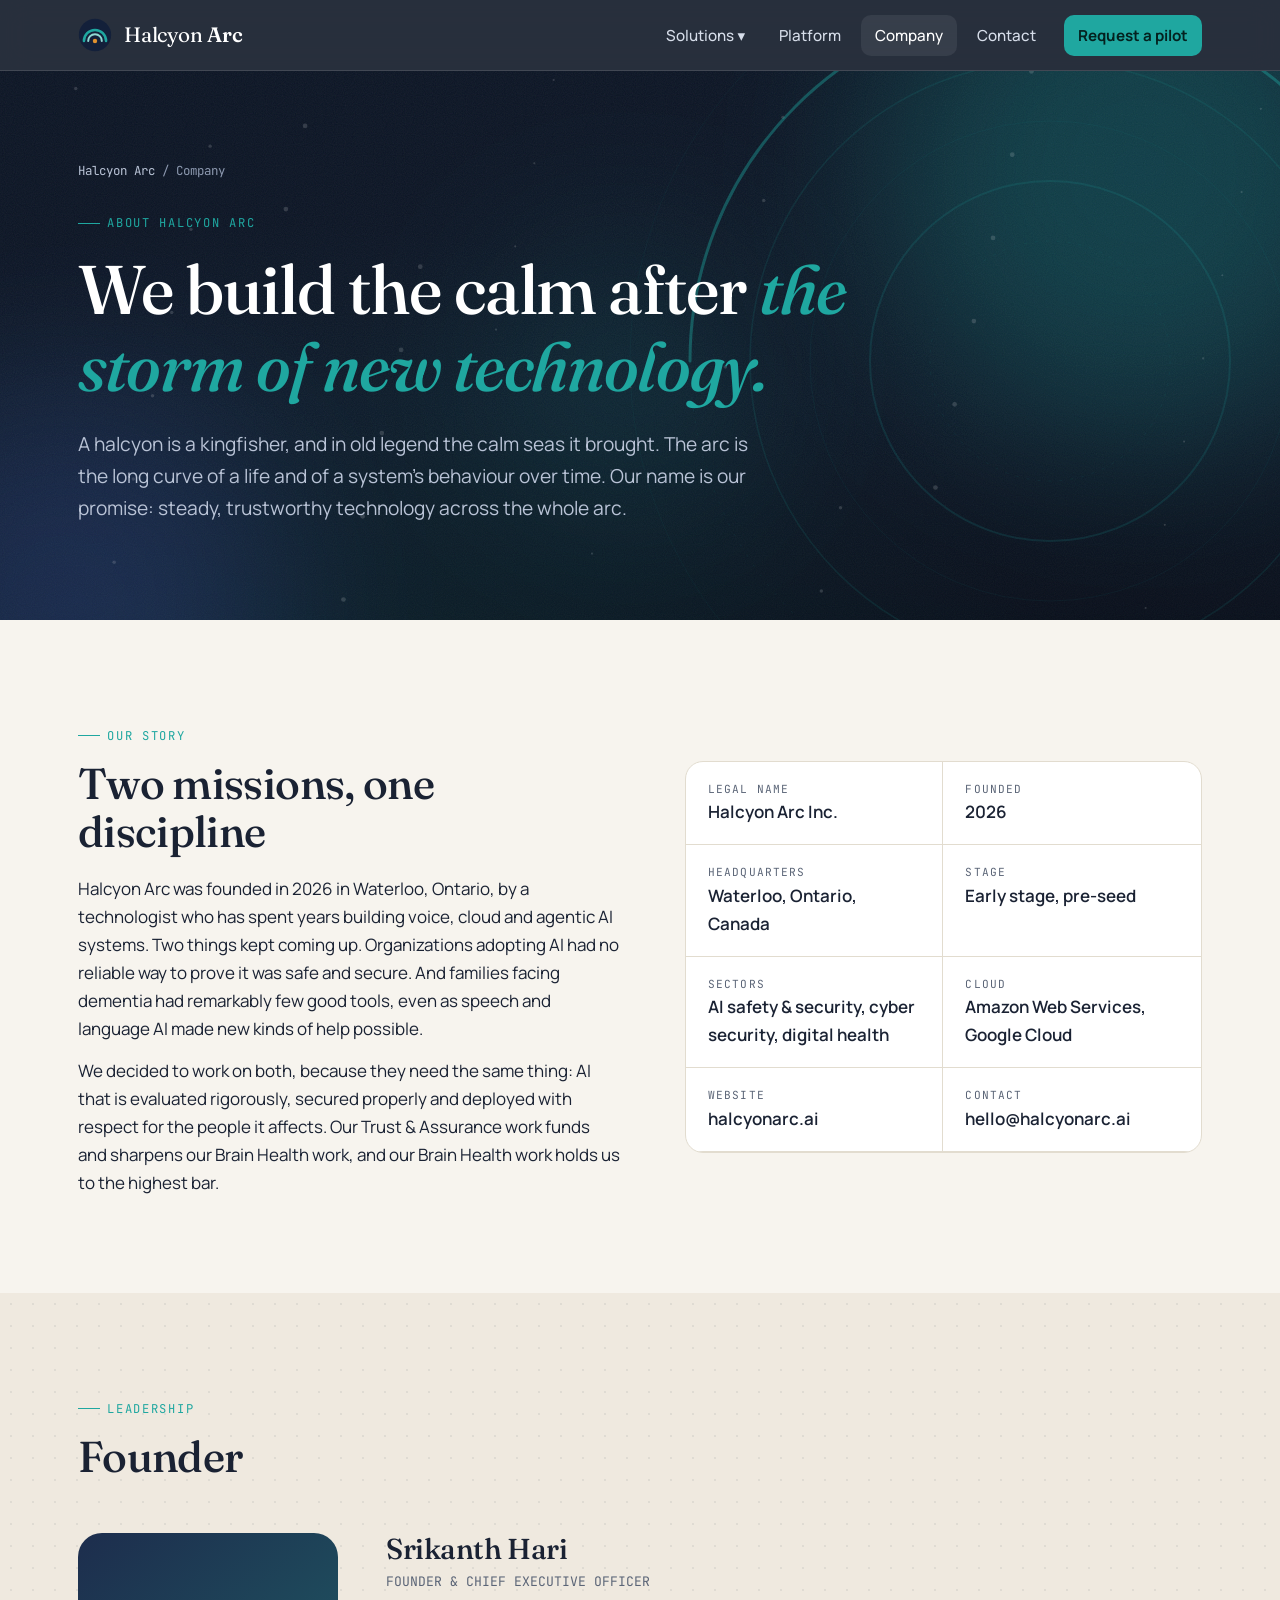
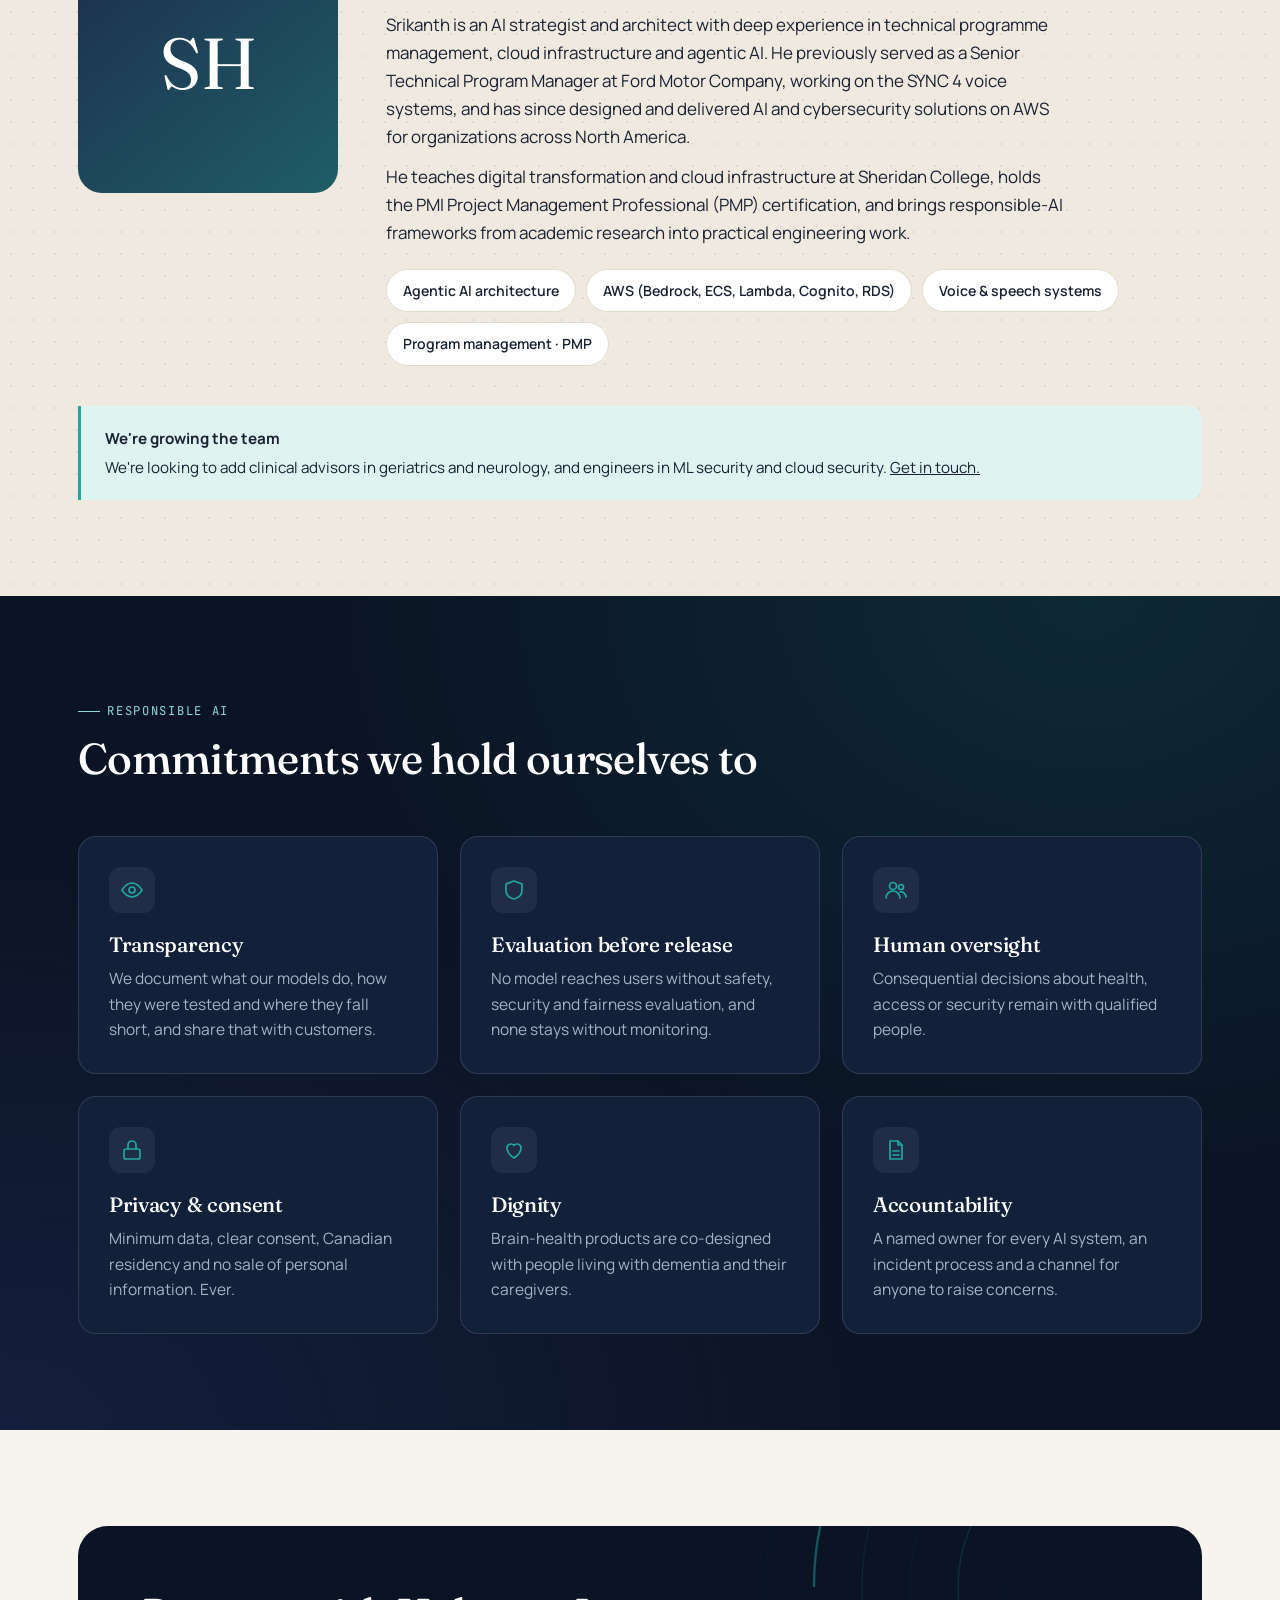
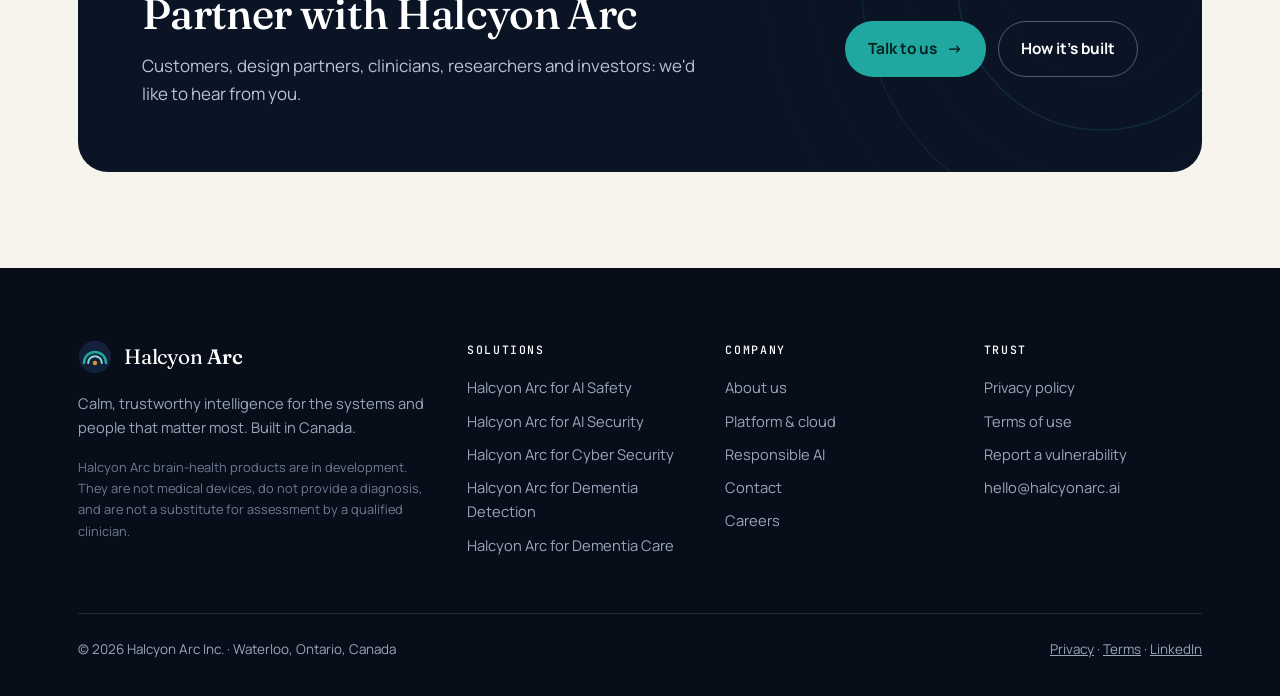
==== about.html @ 9038cead "Initial Halcyon Arc static site for GitHub Pages Co-Authored-By: Claude Opus 5.5 <noreply@anthropic." ====
<!DOCTYPE html>
<html lang="en-CA"><head>
<meta charset="utf-8"><meta name="viewport" content="width=device-width,initial-scale=1">
<title>About Halcyon Arc | Company, Founder & Responsible AI</title>
<meta name="description" content="Halcyon Arc is an early-stage AI company in Waterloo, Ontario, founded by Srikanth Hari, building AI safety, security, cyber security and dementia care solutions.">
<meta property="og:title" content="About Halcyon Arc | Company, Founder &amp; Responsible AI"><meta property="og:description" content="Halcyon Arc is an early-stage AI company in Waterloo, Ontario, founded by Srikanth Hari, building AI safety, security, cyber security and dementia care solutions."><meta property="og:type" content="website"><meta property="og:url" content="https://halcyonarc.ai/about.html">
<link rel="canonical" href="https://halcyonarc.ai/about.html">
<link rel="icon" href="data:image/svg+xml,<svg viewBox='0 0 40 40' aria-hidden='true'><circle cx='20' cy='20' r='19' fill='%2313203a'/><path d='M7 27a13 13 0 0126 0' fill='none' stroke='%231fa7a0' stroke-width='3' stroke-linecap='round'/><path d='M12 27a8 8 0 0116 0' fill='none' stroke='%238fd9d4' stroke-width='2.4' stroke-linecap='round'/><circle cx='20' cy='27' r='2.6' fill='%23e0912f'/></svg>">
<link rel="preconnect" href="https://fonts.googleapis.com"><link rel="preconnect" href="https://fonts.gstatic.com" crossorigin>
<link href="https://fonts.googleapis.com/css2?family=Fraunces:ital,opsz,wght@0,9..144,400;0,9..144,500;0,9..144,600;1,9..144,400;1,9..144,500&family=JetBrains+Mono:wght@400;500&family=Manrope:wght@400;500;600;700&display=swap" rel="stylesheet">
<link rel="stylesheet" href="assets/site.css">
<script type="application/ld+json">{"@context":"https://schema.org","@type":"Organization","name":"Halcyon Arc Inc.","url":"https://halcyonarc.ai","email":"hello@halcyonarc.ai","foundingDate":"2026","founder":{"@type":"Person","name":"Srikanth Hari"},"address":{"@type":"PostalAddress","addressLocality":"Waterloo","addressRegion":"ON","addressCountry":"CA"}}</script>
</head><body class="">
<header class="site-header"><div class="wrap nav">
<a class="brand" href="index.html"><svg viewBox="0 0 40 40" aria-hidden="true"><circle cx="20" cy="20" r="19" fill="#13203a"/>
<path d="M7 27a13 13 0 0126 0" fill="none" stroke="#1fa7a0" stroke-width="3" stroke-linecap="round"/>
<path d="M12 27a8 8 0 0116 0" fill="none" stroke="#8fd9d4" stroke-width="2.4" stroke-linecap="round"/>
<circle cx="20" cy="27" r="2.6" fill="#e0912f"/></svg><span>Halcyon <b>Arc</b></span></a>
<button class="burger" aria-label="Open menu" aria-expanded="false"><svg width="26" height="26" viewBox="0 0 24 24" fill="none" stroke="currentColor" stroke-width="2"><path d="M4 7h16M4 12h16M4 17h16"/></svg></button>
<ul class="nav-links">
<li class="has-menu"><button aria-expanded="false">Solutions ▾</button><div class="menu"><div class="group">Trust & Assurance</div><a href="ai-safety.html"><i class="dot" style="background:#1fa7a0"></i><div><strong>Halcyon Arc for AI Safety</strong><span>Evaluate.</span></div></a><a href="ai-security.html"><i class="dot" style="background:#5b6cf0"></i><div><strong>Halcyon Arc for AI Security</strong><span>Defend LLM apps and AI agents against prompt injection.</span></div></a><a href="cyber-security.html"><i class="dot" style="background:#0e8fd6"></i><div><strong>Halcyon Arc for Cyber Security</strong><span>Cloud security posture.</span></div></a><div class="group">Brain Health</div><a href="dementia-detection.html"><i class="dot" style="background:#8a5cf0"></i><div><strong>Halcyon Arc for Dementia Detection</strong><span>Earlier.</span></div></a><a href="dementia-care.html"><i class="dot" style="background:#e0912f"></i><div><strong>Halcyon Arc for Dementia Care</strong><span>A calm.</span></div></a></div></li>
<li><a href="platform.html">Platform</a></li>
<li><a href="about.html" aria-current="page">Company</a></li>
<li><a href="contact.html">Contact</a></li>
<li><a class="nav-cta" href="contact.html?interest=Pilot%20programme">Request a pilot</a></li>
</ul></div></header>
<main>
<section class="hero sub"><div class="backdrop" aria-hidden="true">
<span class="orb o1" style="background:#1fa7a0"></span><span class="orb o2"></span><span class="orb o3" style="background:#1fa7a0"></span>
<svg class="stars" viewBox="0 0 1200 600" preserveAspectRatio="xMidYMid slice"><circle class="twinkle" cx="0" cy="0" r="1.0" fill="#fff" style="animation-delay:0.0s"/><circle class="twinkle" cx="197" cy="113" r="1.6" fill="#fff" style="animation-delay:0.6s"/><circle class="twinkle" cx="394" cy="226" r="2.2" fill="#fff" style="animation-delay:1.2s"/><circle class="twinkle" cx="591" cy="339" r="1.0" fill="#fff" style="animation-delay:1.8s"/><circle class="twinkle" cx="788" cy="452" r="1.6" fill="#fff" style="animation-delay:2.4s"/><circle class="twinkle" cx="985" cy="565" r="2.2" fill="#fff" style="animation-delay:3.0s"/><circle class="twinkle" cx="1182" cy="78" r="1.0" fill="#fff" style="animation-delay:3.6s"/><circle class="twinkle" cx="179" cy="191" r="1.6" fill="#fff" style="animation-delay:4.2s"/><circle class="twinkle" cx="376" cy="304" r="2.2" fill="#fff" style="animation-delay:4.8s"/><circle class="twinkle" cx="573" cy="417" r="1.0" fill="#fff" style="animation-delay:0.0s"/><circle class="twinkle" cx="770" cy="530" r="1.6" fill="#fff" style="animation-delay:0.6s"/><circle class="twinkle" cx="967" cy="43" r="2.2" fill="#fff" style="animation-delay:1.2s"/><circle class="twinkle" cx="1164" cy="156" r="1.0" fill="#fff" style="animation-delay:1.8s"/><circle class="twinkle" cx="161" cy="269" r="1.6" fill="#fff" style="animation-delay:2.4s"/><circle class="twinkle" cx="358" cy="382" r="2.2" fill="#fff" style="animation-delay:3.0s"/><circle class="twinkle" cx="555" cy="495" r="1.0" fill="#fff" style="animation-delay:3.6s"/><circle class="twinkle" cx="752" cy="8" r="1.6" fill="#fff" style="animation-delay:4.2s"/><circle class="twinkle" cx="949" cy="121" r="2.2" fill="#fff" style="animation-delay:4.8s"/><circle class="twinkle" cx="1146" cy="234" r="1.0" fill="#fff" style="animation-delay:0.0s"/><circle class="twinkle" cx="143" cy="347" r="1.6" fill="#fff" style="animation-delay:0.6s"/><circle class="twinkle" cx="340" cy="460" r="2.2" fill="#fff" style="animation-delay:1.2s"/><circle class="twinkle" cx="537" cy="573" r="1.0" fill="#fff" style="animation-delay:1.8s"/><circle class="twinkle" cx="734" cy="86" r="1.6" fill="#fff" style="animation-delay:2.4s"/><circle class="twinkle" cx="931" cy="199" r="2.2" fill="#fff" style="animation-delay:3.0s"/><circle class="twinkle" cx="1128" cy="312" r="1.0" fill="#fff" style="animation-delay:3.6s"/><circle class="twinkle" cx="125" cy="425" r="1.6" fill="#fff" style="animation-delay:4.2s"/><circle class="twinkle" cx="322" cy="538" r="2.2" fill="#fff" style="animation-delay:4.8s"/><circle class="twinkle" cx="519" cy="51" r="1.0" fill="#fff" style="animation-delay:0.0s"/><circle class="twinkle" cx="716" cy="164" r="1.6" fill="#fff" style="animation-delay:0.6s"/><circle class="twinkle" cx="913" cy="277" r="2.2" fill="#fff" style="animation-delay:1.2s"/><circle class="twinkle" cx="1110" cy="390" r="1.0" fill="#fff" style="animation-delay:1.8s"/><circle class="twinkle" cx="107" cy="503" r="1.6" fill="#fff" style="animation-delay:2.4s"/><circle class="twinkle" cx="304" cy="16" r="2.2" fill="#fff" style="animation-delay:3.0s"/><circle class="twinkle" cx="501" cy="129" r="1.0" fill="#fff" style="animation-delay:3.6s"/><circle class="twinkle" cx="698" cy="242" r="1.6" fill="#fff" style="animation-delay:4.2s"/><circle class="twinkle" cx="895" cy="355" r="2.2" fill="#fff" style="animation-delay:4.8s"/><circle class="twinkle" cx="1092" cy="468" r="1.0" fill="#fff" style="animation-delay:0.0s"/><circle class="twinkle" cx="89" cy="581" r="1.6" fill="#fff" style="animation-delay:0.6s"/><circle class="twinkle" cx="286" cy="94" r="2.2" fill="#fff" style="animation-delay:1.2s"/><circle class="twinkle" cx="483" cy="207" r="1.0" fill="#fff" style="animation-delay:1.8s"/><circle class="twinkle" cx="680" cy="320" r="1.6" fill="#fff" style="animation-delay:2.4s"/><circle class="twinkle" cx="877" cy="433" r="2.2" fill="#fff" style="animation-delay:3.0s"/><circle class="twinkle" cx="1074" cy="546" r="1.0" fill="#fff" style="animation-delay:3.6s"/><circle class="twinkle" cx="71" cy="59" r="1.6" fill="#fff" style="animation-delay:4.2s"/><circle class="twinkle" cx="268" cy="172" r="2.2" fill="#fff" style="animation-delay:4.8s"/><circle class="twinkle" cx="465" cy="285" r="1.0" fill="#fff" style="animation-delay:0.0s"/></svg>
</div><svg class="arcs" viewBox="0 0 900 900" aria-hidden="true"><g class="rot" style="--o:450px 450px;animation:spin 160s linear infinite"><circle cx="450" cy="450" r="420" fill="none" stroke="#1fa7a0" stroke-opacity="0.1" stroke-width="1" stroke-dasharray="0"/><circle cx="450" cy="450" r="360" fill="none" stroke="#1fa7a0" stroke-opacity="0.16" stroke-width="1" stroke-dasharray="2 10"/><circle cx="450" cy="450" r="300" fill="none" stroke="#1fa7a0" stroke-opacity="0.22" stroke-width="1.5" stroke-dasharray="0"/><circle cx="450" cy="450" r="240" fill="none" stroke="#1fa7a0" stroke-opacity="0.12" stroke-width="1" stroke-dasharray="0"/><circle cx="450" cy="450" r="180" fill="none" stroke="#1fa7a0" stroke-opacity="0.28" stroke-width="2" stroke-dasharray="0"/><circle cx="450" cy="450" r="120" fill="none" stroke="#1fa7a0" stroke-opacity="0.14" stroke-width="1" stroke-dasharray="3 8"/></g>
<path d="M90 450a360 360 0 01720 0" fill="none" stroke="#1fa7a0" stroke-width="3" stroke-linecap="round" stroke-opacity=".75"/>
<circle cx="810" cy="450" r="7" fill="#e0912f"/></svg><div class="wrap">
<div class="crumb"><a href="index.html">Halcyon Arc</a> / Company</div>
<span class="eyebrow">About Halcyon Arc</span>
<h1 style="margin-top:18px">We build the calm after <em>the storm of new technology.</em></h1>
<p class="lede">A halcyon is a kingfisher, and in old legend the calm seas it brought. The arc is the long curve of a life and of a system's behaviour over time. Our name is our promise: steady, trustworthy technology across the whole arc.</p>
</div></section>

<section><div class="wrap split">
<div class="reveal"><span class="eyebrow">Our story</span><h2 style="margin-top:14px">Two missions, one discipline</h2>
<p style="margin-top:18px">Halcyon Arc was founded in 2026 in Waterloo, Ontario, by a technologist who has spent years building voice, cloud and agentic AI systems. Two things kept coming up. Organizations adopting AI had no reliable way to prove it was safe and secure. And families facing dementia had remarkably few good tools, even as speech and language AI made new kinds of help possible.</p>
<p style="margin-top:14px">We decided to work on both, because they need the same thing: AI that is evaluated rigorously, secured properly and deployed with respect for the people it affects. Our Trust &amp; Assurance work funds and sharpens our Brain Health work, and our Brain Health work holds us to the highest bar.</p></div>
<ul class="facts reveal">
<li><small>Legal name</small><strong>Halcyon Arc Inc.</strong></li>
<li><small>Founded</small><strong>2026</strong></li>
<li><small>Headquarters</small><strong>Waterloo, Ontario, Canada</strong></li>
<li><small>Stage</small><strong>Early stage, pre-seed</strong></li>
<li><small>Sectors</small><strong>AI safety &amp; security, cyber security, digital health</strong></li>
<li><small>Cloud</small><strong>Amazon Web Services, Google Cloud</strong></li>
<li><small>Website</small><strong>halcyonarc.ai</strong></li>
<li><small>Contact</small><strong>hello@halcyonarc.ai</strong></li>
</ul>
</div></section>

<section class="tint"><div class="wrap">
<div class="section-head"><span class="eyebrow">Leadership</span><h2>Founder</h2></div>
<div class="founder reveal"><div class="avatar">SH</div>
<div><h3 style="font-size:1.8rem">Srikanth Hari</h3><p style="font-family:var(--mono);font-size:.82rem;color:var(--muted);margin:6px 0 18px">FOUNDER &amp; CHIEF EXECUTIVE OFFICER</p>
<p>Srikanth is an AI strategist and architect with deep experience in technical programme management, cloud infrastructure and agentic AI. He previously served as a Senior Technical Program Manager at Ford Motor Company, working on the SYNC 4 voice systems, and has since designed and delivered AI and cybersecurity solutions on AWS for organizations across North America.</p>
<p style="margin-top:12px">He teaches digital transformation and cloud infrastructure at Sheridan College, holds the PMI Project Management Professional (PMP) certification, and brings responsible-AI frameworks from academic research into practical engineering work.</p>
<div class="chips" style="margin-top:22px"><span class="chip">Agentic AI architecture</span><span class="chip">AWS (Bedrock, ECS, Lambda, Cognito, RDS)</span><span class="chip">Voice &amp; speech systems</span><span class="chip">Program management · PMP</span></div>
</div></div>
<p class="callout reveal" style="margin-top:40px"><strong>We're growing the team</strong>We're looking to add clinical advisors in geriatrics and neurology, and engineers in ML security and cloud security. <a href="contact.html?interest=Careers">Get in touch.</a></p>
</div></section>

<section class="dark" id="responsible-ai"><div class="wrap">
<div class="section-head"><span class="eyebrow" style="color:#8fd9d4">Responsible AI</span><h2>Commitments we hold ourselves to</h2></div>
<div class="grid g3"><div class="card reveal"><div class="icon"><svg viewBox="0 0 24 24" fill="none" stroke="currentColor" stroke-width="1.7" stroke-linecap="round" stroke-linejoin="round"><path d="M2 12s4-7 10-7 10 7 10 7-4 7-10 7S2 12 2 12z"/><circle cx="12" cy="12" r="3"/></svg></div><h3>Transparency</h3><p>We document what our models do, how they were tested and where they fall short, and share that with customers.</p></div><div class="card reveal"><div class="icon"><svg viewBox="0 0 24 24" fill="none" stroke="currentColor" stroke-width="1.7" stroke-linecap="round" stroke-linejoin="round"><path d="M12 3l8 3v6c0 5-3.5 8-8 9-4.5-1-8-4-8-9V6z"/></svg></div><h3>Evaluation before release</h3><p>No model reaches users without safety, security and fairness evaluation, and none stays without monitoring.</p></div><div class="card reveal"><div class="icon"><svg viewBox="0 0 24 24" fill="none" stroke="currentColor" stroke-width="1.7" stroke-linecap="round" stroke-linejoin="round"><circle cx="9" cy="8" r="3.5"/><path d="M2 20a7 7 0 0114 0"/><circle cx="17" cy="9" r="2.5"/><path d="M16 14a5 5 0 016 5"/></svg></div><h3>Human oversight</h3><p>Consequential decisions about health, access or security remain with qualified people.</p></div><div class="card reveal"><div class="icon"><svg viewBox="0 0 24 24" fill="none" stroke="currentColor" stroke-width="1.7" stroke-linecap="round" stroke-linejoin="round"><rect x="4" y="11" width="16" height="10" rx="2"/><path d="M8 11V7a4 4 0 018 0v4"/></svg></div><h3>Privacy & consent</h3><p>Minimum data, clear consent, Canadian residency and no sale of personal information. Ever.</p></div><div class="card reveal"><div class="icon"><svg viewBox="0 0 24 24" fill="none" stroke="currentColor" stroke-width="1.7" stroke-linecap="round" stroke-linejoin="round"><path d="M12 20s-7-4.5-7-10a4 4 0 017-2.6A4 4 0 0119 10c0 5.5-7 10-7 10z"/></svg></div><h3>Dignity</h3><p>Brain-health products are co-designed with people living with dementia and their caregivers.</p></div><div class="card reveal"><div class="icon"><svg viewBox="0 0 24 24" fill="none" stroke="currentColor" stroke-width="1.7" stroke-linecap="round" stroke-linejoin="round"><path d="M6 3h8l4 4v14H6z"/><path d="M14 3v4h4M9 13h6M9 17h6"/></svg></div><h3>Accountability</h3><p>A named owner for every AI system, an incident process and a channel for anyone to raise concerns.</p></div></div>
</div></section>
<section><div class="wrap"><div class="cta-band reveal"><svg class="arcs" viewBox="0 0 900 900" aria-hidden="true"><g class="rot" style="--o:450px 450px;animation:spin 160s linear infinite"><circle cx="450" cy="450" r="420" fill="none" stroke="#1fa7a0" stroke-opacity="0.1" stroke-width="1" stroke-dasharray="0"/><circle cx="450" cy="450" r="360" fill="none" stroke="#1fa7a0" stroke-opacity="0.16" stroke-width="1" stroke-dasharray="2 10"/><circle cx="450" cy="450" r="300" fill="none" stroke="#1fa7a0" stroke-opacity="0.22" stroke-width="1.5" stroke-dasharray="0"/><circle cx="450" cy="450" r="240" fill="none" stroke="#1fa7a0" stroke-opacity="0.12" stroke-width="1" stroke-dasharray="0"/><circle cx="450" cy="450" r="180" fill="none" stroke="#1fa7a0" stroke-opacity="0.28" stroke-width="2" stroke-dasharray="0"/><circle cx="450" cy="450" r="120" fill="none" stroke="#1fa7a0" stroke-opacity="0.14" stroke-width="1" stroke-dasharray="3 8"/></g>
<path d="M90 450a360 360 0 01720 0" fill="none" stroke="#1fa7a0" stroke-width="3" stroke-linecap="round" stroke-opacity=".75"/>
<circle cx="810" cy="450" r="7" fill="#e0912f"/></svg><div><h2>Partner with Halcyon Arc</h2><p>Customers, design partners, clinicians, researchers and investors: we'd like to hear from you.</p></div>
<div class="actions"><a class="btn btn-primary arrow" href="contact.html?interest=Partnership">Talk to us</a><a class="btn btn-ghost" href="platform.html">How it's built</a></div></div></div></section></main>
<footer class="site-footer"><div class="wrap">
<div class="foot">
<div><a class="brand" href="index.html"><svg viewBox="0 0 40 40" aria-hidden="true"><circle cx="20" cy="20" r="19" fill="#13203a"/>
<path d="M7 27a13 13 0 0126 0" fill="none" stroke="#1fa7a0" stroke-width="3" stroke-linecap="round"/>
<path d="M12 27a8 8 0 0116 0" fill="none" stroke="#8fd9d4" stroke-width="2.4" stroke-linecap="round"/>
<circle cx="20" cy="27" r="2.6" fill="#e0912f"/></svg><span>Halcyon <b>Arc</b></span></a>
<p>Calm, trustworthy intelligence for the systems and people that matter most. Built in Canada.</p>
<p class="disclaimer">Halcyon Arc brain-health products are in development. They are not medical devices, do not provide a diagnosis, and are not a substitute for assessment by a qualified clinician.</p></div>
<div><h4>Solutions</h4><ul><li><a href="ai-safety.html">Halcyon Arc for AI Safety</a></li><li><a href="ai-security.html">Halcyon Arc for AI Security</a></li><li><a href="cyber-security.html">Halcyon Arc for Cyber Security</a></li><li><a href="dementia-detection.html">Halcyon Arc for Dementia Detection</a></li><li><a href="dementia-care.html">Halcyon Arc for Dementia Care</a></li></ul></div>
<div><h4>Company</h4><ul><li><a href="about.html">About us</a></li><li><a href="platform.html">Platform &amp; cloud</a></li><li><a href="about.html#responsible-ai">Responsible AI</a></li><li><a href="contact.html">Contact</a></li><li><a href="contact.html?interest=Careers">Careers</a></li></ul></div>
<div><h4>Trust</h4><ul><li><a href="privacy.html">Privacy policy</a></li><li><a href="terms.html">Terms of use</a></li><li><a href="contact.html?interest=Security%20disclosure">Report a vulnerability</a></li><li>hello@halcyonarc.ai</li></ul></div>
</div>
<div class="foot-bottom"><span>© <span id="year">2026</span> Halcyon Arc Inc. · Waterloo, Ontario, Canada</span><span><a href="privacy.html">Privacy</a> · <a href="terms.html">Terms</a> · <a href="https://www.linkedin.com/company/halcyon-arc">LinkedIn</a></span></div>
</div></footer>
<script src="assets/site.js"></script>
</body></html>
---- assets/site.css ----
/* Halcyon Arc — shared stylesheet */
:root{
  --ink:#0b1424; --ink-2:#13203a; --ink-3:#1d2d4d;
  --paper:#f7f4ee; --paper-2:#efe9df; --white:#fff;
  --text:#1a2233; --muted:#5b6577; --line:#e2dccf; --line-dark:rgba(255,255,255,.12);
  --teal:#1fa7a0; --teal-soft:#dff3f1;
  --accent:var(--teal); --accent-soft:var(--teal-soft);
  --radius:18px; --max:1180px;
  --serif:"Fraunces",Georgia,serif; --sans:"Manrope",system-ui,-apple-system,Segoe UI,sans-serif; --mono:"JetBrains Mono",ui-monospace,monospace;
}
body.p-safety{--accent:#1fa7a0;--accent-soft:#dff3f1}
body.p-aisec{--accent:#5b6cf0;--accent-soft:#e6e9ff}
body.p-cyber{--accent:#0e8fd6;--accent-soft:#ddf0fb}
body.p-detect{--accent:#8a5cf0;--accent-soft:#eee6ff}
body.p-care{--accent:#e0912f;--accent-soft:#fcefdc}

*{box-sizing:border-box;margin:0;padding:0}
html{scroll-behavior:smooth}
body{font-family:var(--sans);color:var(--text);background:var(--paper);line-height:1.65;font-size:17px;-webkit-font-smoothing:antialiased}
img,svg{display:block;max-width:100%}
a{color:inherit}
.wrap{max-width:var(--max);margin:0 auto;padding:0 28px}
h1,h2,h3{font-family:var(--serif);font-weight:500;line-height:1.12;letter-spacing:-.015em}
h1{font-size:clamp(2.4rem,5.4vw,4.3rem)}
h2{font-size:clamp(1.8rem,3.4vw,2.7rem)}
h3{font-size:1.3rem}
p{max-width:68ch}
.eyebrow{font-family:var(--mono);font-size:.76rem;letter-spacing:.14em;text-transform:uppercase;color:var(--accent);display:inline-flex;align-items:center;gap:.6em}
.eyebrow::before{content:"";width:22px;height:1px;background:currentColor}
.lede{font-size:1.2rem;color:var(--muted)}
.dark .lede{color:#b9c3d6}

/* Header */
.site-header{position:sticky;top:0;z-index:50;background:rgba(11,20,36,.88);backdrop-filter:blur(14px);-webkit-backdrop-filter:blur(14px);border-bottom:1px solid var(--line-dark);color:#fff}
.nav{display:flex;align-items:center;justify-content:space-between;height:70px}
.brand{display:flex;align-items:center;gap:12px;text-decoration:none;font-family:var(--serif);font-size:1.3rem;letter-spacing:-.01em}
.brand svg{width:34px;height:34px}
.brand b{font-weight:600}
.nav-links{display:flex;align-items:center;gap:6px;list-style:none}
.nav-links>li>a,.nav-links>li>button{display:block;padding:10px 14px;border-radius:10px;text-decoration:none;color:#d7deea;font:500 .95rem var(--sans);background:none;border:0;cursor:pointer}
.nav-links>li>a:hover,.nav-links>li>button:hover,.nav-links a[aria-current=page]{color:#fff;background:rgba(255,255,255,.07)}
.nav-cta{background:var(--teal)!important;color:#04221f!important;font-weight:700!important;margin-left:8px}
.has-menu{position:relative}
.menu{position:absolute;top:calc(100% + 10px);left:-20px;width:560px;background:#fff;color:var(--text);border-radius:16px;box-shadow:0 24px 60px rgba(5,10,25,.35);padding:14px;display:grid;grid-template-columns:1fr 1fr;gap:4px;opacity:0;visibility:hidden;transform:translateY(-6px);transition:.18s}
.has-menu:hover .menu,.has-menu:focus-within .menu,.has-menu.open .menu{opacity:1;visibility:visible;transform:none}
.menu a{display:flex;gap:12px;padding:12px;border-radius:12px;text-decoration:none}
.menu a:hover{background:var(--paper)}
.menu .dot{width:10px;height:10px;border-radius:50%;margin-top:8px;flex:none}
.menu strong{display:block;font-size:.95rem}
.menu span{font-size:.84rem;color:var(--muted);line-height:1.4}
.menu .group{grid-column:1/-1;font-family:var(--mono);font-size:.7rem;letter-spacing:.12em;text-transform:uppercase;color:var(--muted);padding:8px 12px 2px}
.burger{display:none;background:none;border:0;color:#fff;cursor:pointer;padding:8px}

/* Hero */
.hero{position:relative;overflow:hidden;background:var(--ink);color:#fff;padding:110px 0 120px}
.hero .arcs{position:absolute;right:-220px;top:-160px;width:900px;opacity:.9;pointer-events:none}
.hero h1{max-width:15ch}
.hero h1 em{font-style:italic;color:var(--accent)}
.hero .lede{margin-top:24px;max-width:58ch}
.hero-actions{display:flex;flex-wrap:wrap;gap:14px;margin-top:38px}
.hero.sub{padding:90px 0 96px}
.hero.sub h1{max-width:20ch}
.crumb{font-family:var(--mono);font-size:.78rem;color:#8d99b0;margin-bottom:22px}
.crumb a{color:#b9c3d6;text-decoration:none}

.btn{display:inline-flex;align-items:center;gap:10px;padding:14px 22px;border-radius:999px;font-weight:700;font-size:.96rem;text-decoration:none;border:1px solid transparent;transition:.18s;cursor:pointer;font-family:var(--sans)}
.btn-primary{background:var(--accent);color:#fff}
body:not([class*=p-]) .btn-primary,.p-safety .btn-primary{color:#04221f}
.btn-primary:hover{filter:brightness(1.08);transform:translateY(-1px)}
.btn-ghost{border-color:rgba(255,255,255,.3);color:#fff}
.btn-ghost:hover{background:rgba(255,255,255,.08)}
.btn-dark{background:var(--ink);color:#fff}
.btn-line{border-color:var(--line);color:var(--text);background:#fff}
.arrow::after{content:"→";transition:.18s}
.btn:hover .arrow::after,.arrow:hover::after{transform:translateX(3px)}

/* Sections */
section{padding:96px 0}
.section-head{max-width:760px;margin-bottom:52px}
.section-head h2{margin-top:14px}
.section-head p{margin-top:16px;color:var(--muted);font-size:1.08rem}
.dark{background:var(--ink);color:#e8edf5}
.dark h2,.dark h3{color:#fff}
.dark .section-head p{color:#a7b2c6}
.tint{background:var(--paper-2)}
.white{background:#fff}

.grid{display:grid;gap:22px}
.g2{grid-template-columns:repeat(2,1fr)}
.g3{grid-template-columns:repeat(3,1fr)}
.g4{grid-template-columns:repeat(4,1fr)}

.card{background:#fff;border:1px solid var(--line);border-radius:var(--radius);padding:30px;transition:.2s}
.card h3{margin-bottom:10px}
.card p{color:var(--muted);font-size:.97rem}
.dark .card{background:var(--ink-2);border-color:var(--line-dark)}
.dark .card p{color:#a7b2c6}
.icon{width:46px;height:46px;border-radius:12px;background:var(--accent-soft);color:var(--accent);display:grid;place-items:center;margin-bottom:20px}
.icon svg{width:24px;height:24px}
.dark .icon{background:rgba(255,255,255,.06)}

/* Product cards on home */
.pcard{position:relative;display:flex;flex-direction:column;text-decoration:none;color:inherit;background:#fff;border:1px solid var(--line);border-radius:22px;padding:32px;overflow:hidden;min-height:330px;transition:.22s}
.pcard:hover{transform:translateY(-4px);box-shadow:0 22px 50px rgba(11,20,36,.1);border-color:transparent}
.pcard .tag{font-family:var(--mono);font-size:.72rem;letter-spacing:.12em;text-transform:uppercase;color:var(--c)}
.pcard h3{font-size:1.55rem;margin:14px 0 12px}
.pcard h3 small{display:block;font-family:var(--sans);font-size:.82rem;font-weight:600;color:var(--muted);letter-spacing:0;margin-bottom:4px}
.pcard p{color:var(--muted);font-size:.97rem}
.pcard .more{margin-top:auto;padding-top:24px;font-weight:700;color:var(--c);font-size:.93rem}
.pcard::after{content:"";position:absolute;right:-60px;bottom:-60px;width:180px;height:180px;border-radius:50%;border:26px solid var(--c);opacity:.08;transition:.3s}
.pcard:hover::after{opacity:.16;transform:scale(1.1)}
.pcard.wide{grid-column:span 1}

.pillars{display:grid;grid-template-columns:1fr 1fr;gap:22px}
.pillar{border-radius:26px;padding:44px;color:#fff;position:relative;overflow:hidden}
.pillar.trust{background:linear-gradient(140deg,#13203a,#173a4f)}
.pillar.health{background:linear-gradient(140deg,#2a1d45,#4a2f3d)}
.pillar h3{font-size:1.9rem;margin:12px 0}
.pillar p{color:#cfd6e4}
.pillar ul{list-style:none;margin-top:24px;display:grid;gap:10px}
.pillar li a{display:flex;justify-content:space-between;padding:14px 18px;border-radius:12px;background:rgba(255,255,255,.07);text-decoration:none;font-weight:600}
.pillar li a:hover{background:rgba(255,255,255,.14)}

/* Split */
.split{display:grid;grid-template-columns:1.05fr 1fr;gap:64px;align-items:center}
.split.rev{grid-template-columns:1fr 1.05fr}
.checks{list-style:none;display:grid;gap:14px;margin-top:26px}
.checks li{display:flex;gap:14px;align-items:flex-start}
.checks li::before{content:"";flex:none;width:22px;height:22px;margin-top:3px;border-radius:50%;background:var(--accent-soft) url("data:image/svg+xml,%3Csvg xmlns='http://www.w3.org/2000/svg' viewBox='0 0 24 24' fill='none' stroke='%23333' stroke-width='3'%3E%3Cpath d='M5 12l5 5 9-10'/%3E%3C/svg%3E") center/12px no-repeat}
.dark .checks li::before{background-color:rgba(255,255,255,.12);background-image:url("data:image/svg+xml,%3Csvg xmlns='http://www.w3.org/2000/svg' viewBox='0 0 24 24' fill='none' stroke='%23fff' stroke-width='3'%3E%3Cpath d='M5 12l5 5 9-10'/%3E%3C/svg%3E")}

/* Panel / mock UI */
.panel{background:var(--ink);border-radius:24px;padding:26px;color:#dfe6f1;box-shadow:0 30px 70px rgba(11,20,36,.25);font-size:.9rem}
.panel .bar{display:flex;gap:7px;margin-bottom:20px}
.panel .bar i{width:10px;height:10px;border-radius:50%;background:#2d3c5c}
.panel .row{display:flex;justify-content:space-between;align-items:center;padding:13px 16px;border-radius:12px;background:var(--ink-2);margin-bottom:8px;gap:12px}
.panel .k{font-family:var(--mono);font-size:.78rem;color:#8d99b0}
.pill{font-family:var(--mono);font-size:.72rem;padding:4px 10px;border-radius:999px;background:rgba(255,255,255,.08);white-space:nowrap}
.pill.ok{background:rgba(31,167,160,.18);color:#5fe0d8}
.pill.warn{background:rgba(224,145,47,.18);color:#ffc277}
.pill.bad{background:rgba(240,90,90,.18);color:#ff9a9a}
.meter{height:6px;border-radius:6px;background:#26355a;overflow:hidden;margin-top:8px}
.meter b{display:block;height:100%;background:var(--accent)}
.panel .note{font-size:.78rem;color:#7c89a3;margin-top:14px;font-family:var(--mono)}

/* Steps */
.steps{display:grid;grid-template-columns:repeat(4,1fr);gap:22px;counter-reset:s}
.step{position:relative;padding-top:58px}
.step::before{counter-increment:s;content:"0" counter(s);position:absolute;top:0;left:0;font-family:var(--serif);font-size:2.4rem;color:var(--accent);line-height:1}
.step::after{content:"";position:absolute;top:22px;left:64px;right:-10px;height:1px;background:var(--line)}
.step:last-child::after{display:none}
.dark .step::after{background:var(--line-dark)}
.step h3{font-size:1.15rem;margin-bottom:8px}
.step p{color:var(--muted);font-size:.95rem}
.dark .step p{color:#a7b2c6}

.chips{display:flex;flex-wrap:wrap;gap:10px}
.chip{padding:9px 16px;border-radius:999px;background:#fff;border:1px solid var(--line);font-size:.88rem;font-weight:600}
.dark .chip{background:var(--ink-2);border-color:var(--line-dark);color:#dfe6f1}

.callout{border-left:3px solid var(--accent);background:var(--accent-soft);padding:20px 24px;border-radius:0 14px 14px 0;font-size:.95rem;max-width:none}
.callout strong{display:block;margin-bottom:4px}

/* Cloud table */
.cloud{display:grid;grid-template-columns:1fr 1fr;gap:22px}
.cloud .card h3{display:flex;align-items:center;gap:12px}
.svc{list-style:none;margin-top:16px;display:grid;gap:2px}
.svc li{display:grid;grid-template-columns:170px 1fr;gap:16px;padding:12px 0;border-bottom:1px dashed var(--line);font-size:.93rem}
.svc li:last-child{border:0}
.svc b{font-weight:700}
.svc span{color:var(--muted)}
.layers{display:grid;gap:12px}
.layer{display:grid;grid-template-columns:210px 1fr 1fr;gap:16px;align-items:center;background:var(--ink-2);border:1px solid var(--line-dark);border-radius:16px;padding:18px 22px}
.layer .lname{font-family:var(--mono);font-size:.8rem;letter-spacing:.08em;text-transform:uppercase;color:#8fd9d4}
.layer .aws,.layer .gcp{font-size:.9rem;color:#d7deea}
.layer .aws::before{content:"AWS";font:700 .68rem var(--mono);color:#ffb35c;margin-right:10px}
.layer .gcp::before{content:"GCP";font:700 .68rem var(--mono);color:#7fb2ff;margin-right:10px}

.stats{display:grid;grid-template-columns:repeat(4,1fr);border-top:1px solid var(--line-dark)}
.stat{padding:28px 24px 0 0}
.stat b{display:block;font-family:var(--serif);font-size:2.1rem;font-weight:500;color:#fff}
.stat span{font-size:.9rem;color:#a7b2c6}

.facts{list-style:none;display:grid;grid-template-columns:1fr 1fr;gap:0;border:1px solid var(--line);border-radius:var(--radius);overflow:hidden;background:#fff}
.facts li{padding:18px 22px;border-bottom:1px solid var(--line);border-right:1px solid var(--line)}
.facts li:nth-child(2n){border-right:0}
.facts small{display:block;font-family:var(--mono);font-size:.7rem;letter-spacing:.1em;text-transform:uppercase;color:var(--muted)}
.facts strong{font-weight:600}

/* Founder */
.founder{display:grid;grid-template-columns:260px 1fr;gap:48px;align-items:start}
.avatar{aspect-ratio:1;border-radius:24px;background:linear-gradient(140deg,var(--ink-3),#1f5e66);display:grid;place-items:center;color:#fff;font-family:var(--serif);font-size:4.5rem}

/* CTA band */
.cta-band{background:var(--ink);color:#fff;border-radius:30px;padding:64px;display:grid;grid-template-columns:1.4fr 1fr;gap:40px;align-items:center;position:relative;overflow:hidden}
.cta-band h2{color:#fff}
.cta-band p{color:#b9c3d6;margin-top:14px}
.cta-band .actions{display:flex;gap:12px;flex-wrap:wrap;justify-content:flex-end}

/* Forms */
.form{display:grid;gap:18px}
.form .two{display:grid;grid-template-columns:1fr 1fr;gap:18px}
label{font-size:.85rem;font-weight:700;display:grid;gap:8px}
input,select,textarea{font:inherit;font-size:.98rem;padding:13px 15px;border:1px solid var(--line);border-radius:12px;background:#fff;color:var(--text);width:100%}
input:focus,select:focus,textarea:focus{outline:2px solid var(--accent);outline-offset:1px;border-color:transparent}
textarea{min-height:140px;resize:vertical}
.form-status{display:none;padding:16px 18px;border-radius:12px;background:var(--accent-soft);font-size:.93rem}
.form-status.show{display:block}

/* Legal */
.legal{max-width:820px}
.legal h2{font-size:1.6rem;margin:44px 0 12px}
.legal p,.legal li{color:#3b4456;margin-bottom:12px}
.legal ul{padding-left:22px}
.legal .meta{font-family:var(--mono);font-size:.8rem;color:var(--muted)}

/* FAQ */
details{border-bottom:1px solid var(--line);padding:22px 0}
summary{cursor:pointer;font-weight:700;font-size:1.06rem;list-style:none;display:flex;justify-content:space-between;gap:20px}
summary::after{content:"+";font-family:var(--serif);font-size:1.5rem;line-height:1;color:var(--accent)}
details[open] summary::after{content:"−"}
details p{margin-top:12px;color:var(--muted)}

/* Footer */
.site-footer{background:#070e1a;color:#9aa6bb;padding:72px 0 36px;font-size:.92rem}
.foot{display:grid;grid-template-columns:1.6fr 1fr 1fr 1fr;gap:40px}
.foot h4{font-family:var(--mono);font-size:.72rem;letter-spacing:.14em;text-transform:uppercase;color:#fff;margin-bottom:16px;font-weight:500}
.foot ul{list-style:none;display:grid;gap:9px}
.foot a{text-decoration:none}
.foot a:hover{color:#fff}
.foot .brand{color:#fff;margin-bottom:16px}
.foot-bottom{margin-top:56px;padding-top:24px;border-top:1px solid var(--line-dark);display:flex;justify-content:space-between;flex-wrap:wrap;gap:12px;font-size:.84rem}
.disclaimer{font-size:.8rem;color:#6f7b92;margin-top:18px;max-width:60ch}

.reveal{opacity:0;transform:translateY(18px);transition:opacity .7s ease,transform .7s ease}
.reveal.in{opacity:1;transform:none}
@media (prefers-reduced-motion:reduce){.reveal{opacity:1;transform:none;transition:none}html{scroll-behavior:auto}}

@media (max-width:980px){
  .g3,.g4,.steps,.stats{grid-template-columns:1fr 1fr}
  .split,.split.rev,.pillars,.cloud,.cta-band,.founder{grid-template-columns:1fr}
  .cta-band .actions{justify-content:flex-start}
  .layer{grid-template-columns:1fr}
  .foot{grid-template-columns:1fr 1fr}
  .step::after{display:none}
  .burger{display:block}
  .nav-links{position:fixed;inset:70px 0 auto 0;background:var(--ink);flex-direction:column;align-items:stretch;padding:16px 20px 26px;gap:2px;display:none;max-height:calc(100vh - 70px);overflow:auto}
  .nav-links.open{display:flex}
  .menu{position:static;width:auto;grid-template-columns:1fr;box-shadow:none;opacity:1;visibility:visible;transform:none;display:none;margin:6px 0}
  .has-menu.open .menu{display:grid}
  .nav-cta{margin:10px 0 0}
}
@media (max-width:640px){
  body{font-size:16px}
  section{padding:72px 0}
  .g2,.g3,.g4,.steps,.stats,.facts,.form .two,.foot{grid-template-columns:1fr}
  .facts li{border-right:0}
  .hero{padding:80px 0 90px}
  .cta-band{padding:40px 28px}
  .svc li{grid-template-columns:1fr;gap:2px}
  .pillar{padding:32px}
}
.cta-band .arcs{position:absolute;right:-260px;top:-300px;width:720px;opacity:.6;pointer-events:none}
.cta-band>div{position:relative}
.hero .lede{color:#b9c3d6}
@media (max-width:640px){.stats{grid-template-columns:1fr 1fr}.stat b{font-size:1.6rem}}

/* ===== Visuals & animation ===== */
.hero{isolation:isolate}
.hero>.wrap{position:relative;z-index:2}
.hero .arcs{z-index:1;opacity:.55}
.hero-grid{display:grid;grid-template-columns:1.15fr .85fr;gap:40px;align-items:center}
.hero.home .hero-grid{grid-template-columns:1.1fr .9fr}
.hero.home .arcs{opacity:.3}
.art-wrap{position:relative;color:var(--teal)}
.art-wrap svg{width:100%;height:auto;filter:drop-shadow(0 20px 50px rgba(0,0,0,.35))}
.constellation{max-width:520px;margin-left:auto}
.hero-art{max-width:480px;margin-left:auto}

/* backdrop: drifting glows, faint stars, film grain */
.backdrop{position:absolute;inset:0;z-index:0;overflow:hidden;pointer-events:none}
.backdrop::after{content:"";position:absolute;inset:0;opacity:.08;mix-blend-mode:overlay;background-image:url("data:image/svg+xml,%3Csvg xmlns='http://www.w3.org/2000/svg' width='200' height='200'%3E%3Cfilter id='n'%3E%3CfeTurbulence type='fractalNoise' baseFrequency='.9' numOctaves='2' stitchTiles='stitch'/%3E%3C/filter%3E%3Crect width='100%25' height='100%25' filter='url(%23n)'/%3E%3C/svg%3E")}
.backdrop::before{content:"";position:absolute;inset:0;background:radial-gradient(ellipse at 20% 120%,rgba(31,167,160,.12),transparent 55%),linear-gradient(180deg,transparent 60%,rgba(0,0,0,.25))}
.orb{position:absolute;border-radius:50%;filter:blur(90px);opacity:.28}
.o1{width:520px;height:520px;right:-120px;top:-160px;animation:drift 22s ease-in-out infinite}
.o2{width:420px;height:420px;left:-140px;bottom:-200px;background:#5b6cf0;opacity:.18;animation:drift 28s ease-in-out infinite reverse}
.o3{width:280px;height:280px;left:38%;top:30%;opacity:.12;animation:drift 34s ease-in-out infinite;animation-delay:-8s}
.stars{position:absolute;inset:0;width:100%;height:100%}
.twinkle{opacity:.15;animation:twinkle 5s ease-in-out infinite}

/* SVG animation primitives */
.rot{transform-box:view-box;transform-origin:var(--o,260px 260px)}
.gauge{animation:gauge 2.4s cubic-bezier(.2,.8,.2,1) both}
.draw{stroke-dasharray:1;stroke-dashoffset:1;animation:draw 6s ease-in-out infinite}
.flow{animation:flow 2.4s linear infinite}
.flowslow{animation:flow 6s linear infinite}
.blink{animation:blink 2.6s ease-in-out infinite}
.scan{animation:scan 5s ease-in-out infinite}
.ping{transform-box:fill-box;transform-origin:center;animation:ping 2.8s ease-out infinite}
.bar{transform-box:fill-box;transform-origin:center;animation:bar 1.4s ease-in-out infinite}
.beat{transform-box:fill-box;transform-origin:center;animation:beat 1.6s ease-in-out infinite}
.arcdraw{stroke-dasharray:800;stroke-dashoffset:800;animation:arcdraw 3s cubic-bezier(.3,.7,.2,1) .3s forwards}

@keyframes spin{to{transform:rotate(360deg)}}
@keyframes spinr{to{transform:rotate(-360deg)}}
@keyframes drift{0%,100%{transform:translate(0,0) scale(1)}33%{transform:translate(60px,40px) scale(1.08)}66%{transform:translate(-40px,30px) scale(.95)}}
@keyframes twinkle{0%,100%{opacity:.08}50%{opacity:.6}}
@keyframes gauge{from{stroke-dashoffset:100}}
@keyframes draw{0%{stroke-dashoffset:1}35%,80%{stroke-dashoffset:0}100%{stroke-dashoffset:-1}}
@keyframes flow{to{stroke-dashoffset:-40}}
@keyframes blink{0%,100%{opacity:.25}50%{opacity:1}}
@keyframes scan{0%,100%{transform:translateY(0)}50%{transform:translateY(330px)}}
@keyframes ping{0%{transform:scale(1);opacity:.9}100%{transform:scale(5);opacity:0}}
@keyframes bar{0%,100%{transform:scaleY(.35)}50%{transform:scaleY(1)}}
@keyframes beat{0%,100%{transform:scale(1)}15%{transform:scale(1.18)}30%{transform:scale(1)}45%{transform:scale(1.1)}}
@keyframes arcdraw{to{stroke-dashoffset:0}}

/* textured light sections */
.tint{background-color:var(--paper-2);background-image:radial-gradient(rgba(19,32,58,.07) 1px,transparent 1.2px);background-size:22px 22px}
.dark{position:relative;background:radial-gradient(ellipse at 85% 0%,rgba(31,167,160,.14),transparent 50%),radial-gradient(ellipse at 0% 100%,rgba(91,108,240,.12),transparent 50%),var(--ink)}
.card,.pcard{transition:transform .25s,box-shadow .25s,border-color .25s}
.card:hover{transform:translateY(-3px);box-shadow:0 18px 40px rgba(11,20,36,.08)}
.grid .reveal:nth-child(2){transition-delay:.08s}.grid .reveal:nth-child(3){transition-delay:.16s}.grid .reveal:nth-child(4){transition-delay:.24s}.grid .reveal:nth-child(5){transition-delay:.32s}.grid .reveal:nth-child(6){transition-delay:.4s}

@media (max-width:980px){.hero-grid,.hero.home .hero-grid{grid-template-columns:1fr}.art-wrap{max-width:440px;margin:10px auto 0}}
@media (prefers-reduced-motion:reduce){
  .rot,.gauge,.draw,.flow,.flowslow,.blink,.scan,.ping,.bar,.beat,.orb,.twinkle,.arcdraw{animation:none!important}
  .draw{stroke-dashoffset:0}.arcdraw{stroke-dashoffset:0}
}
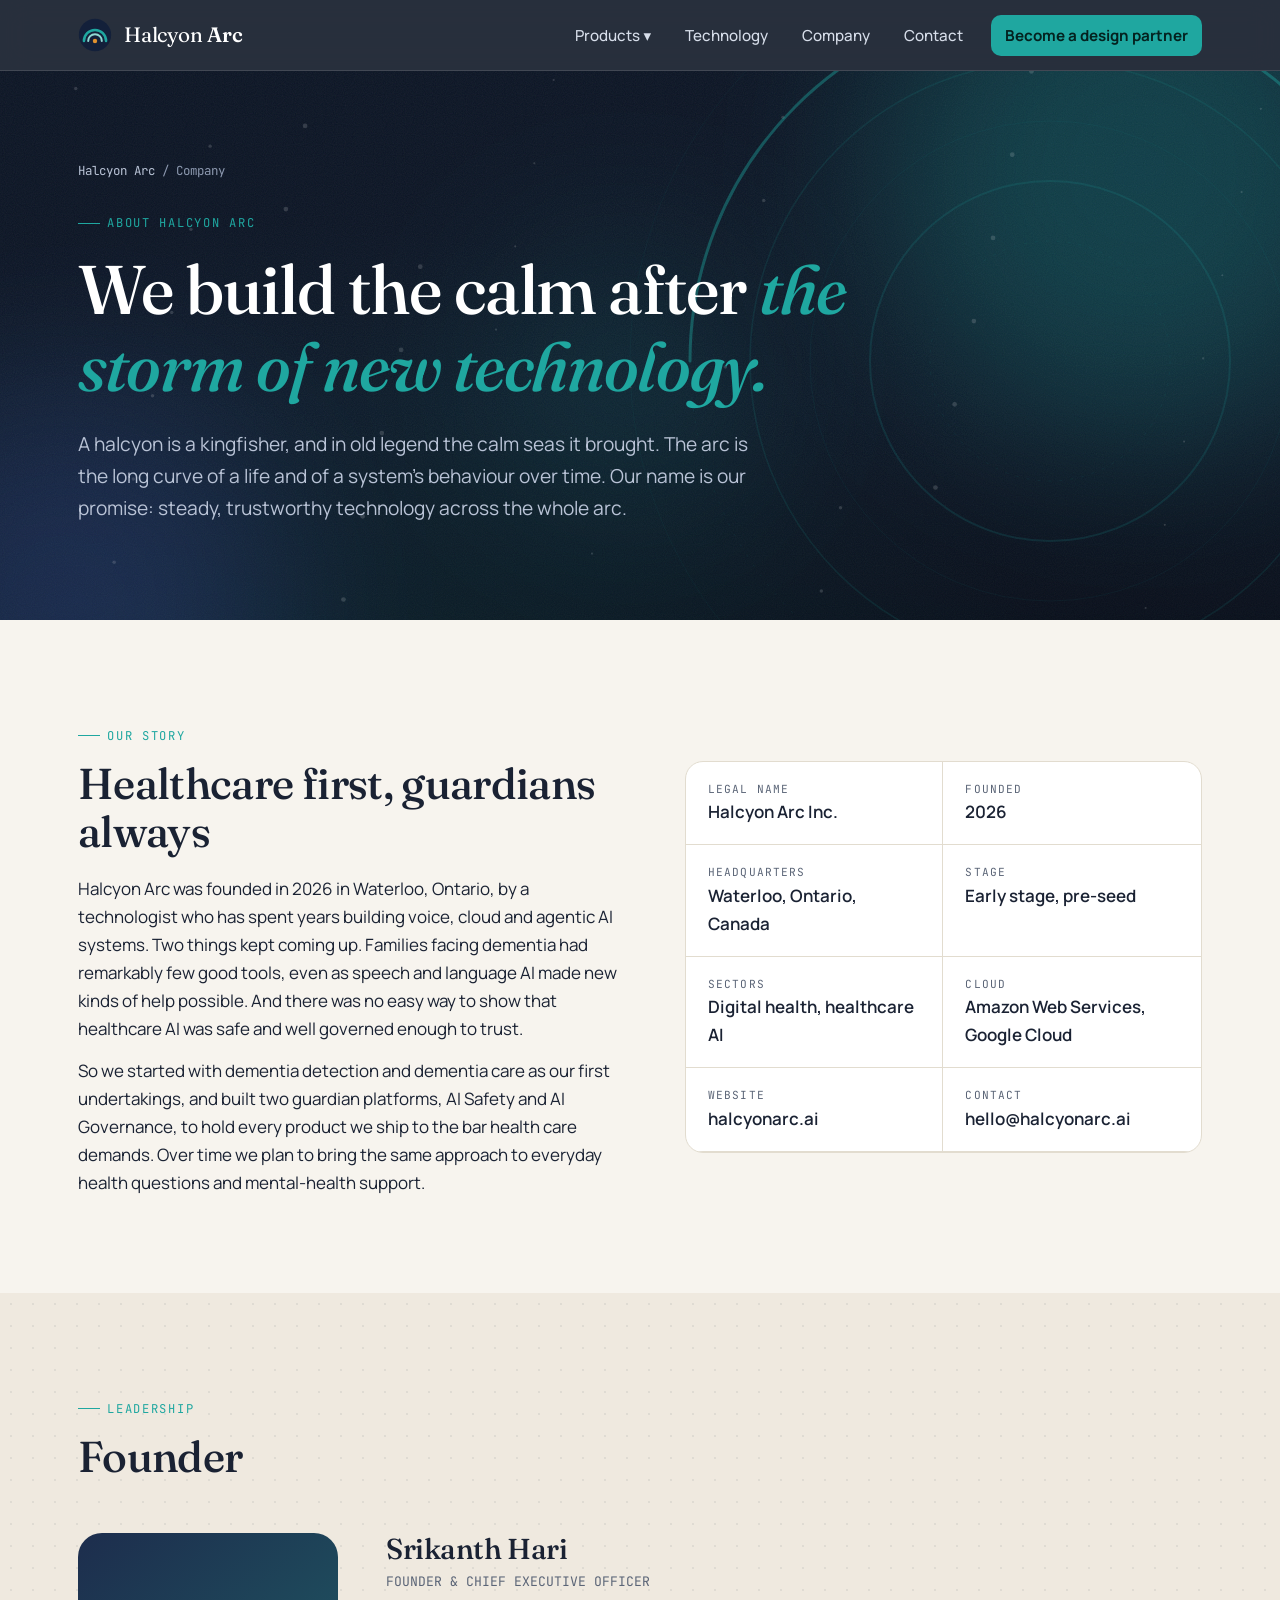
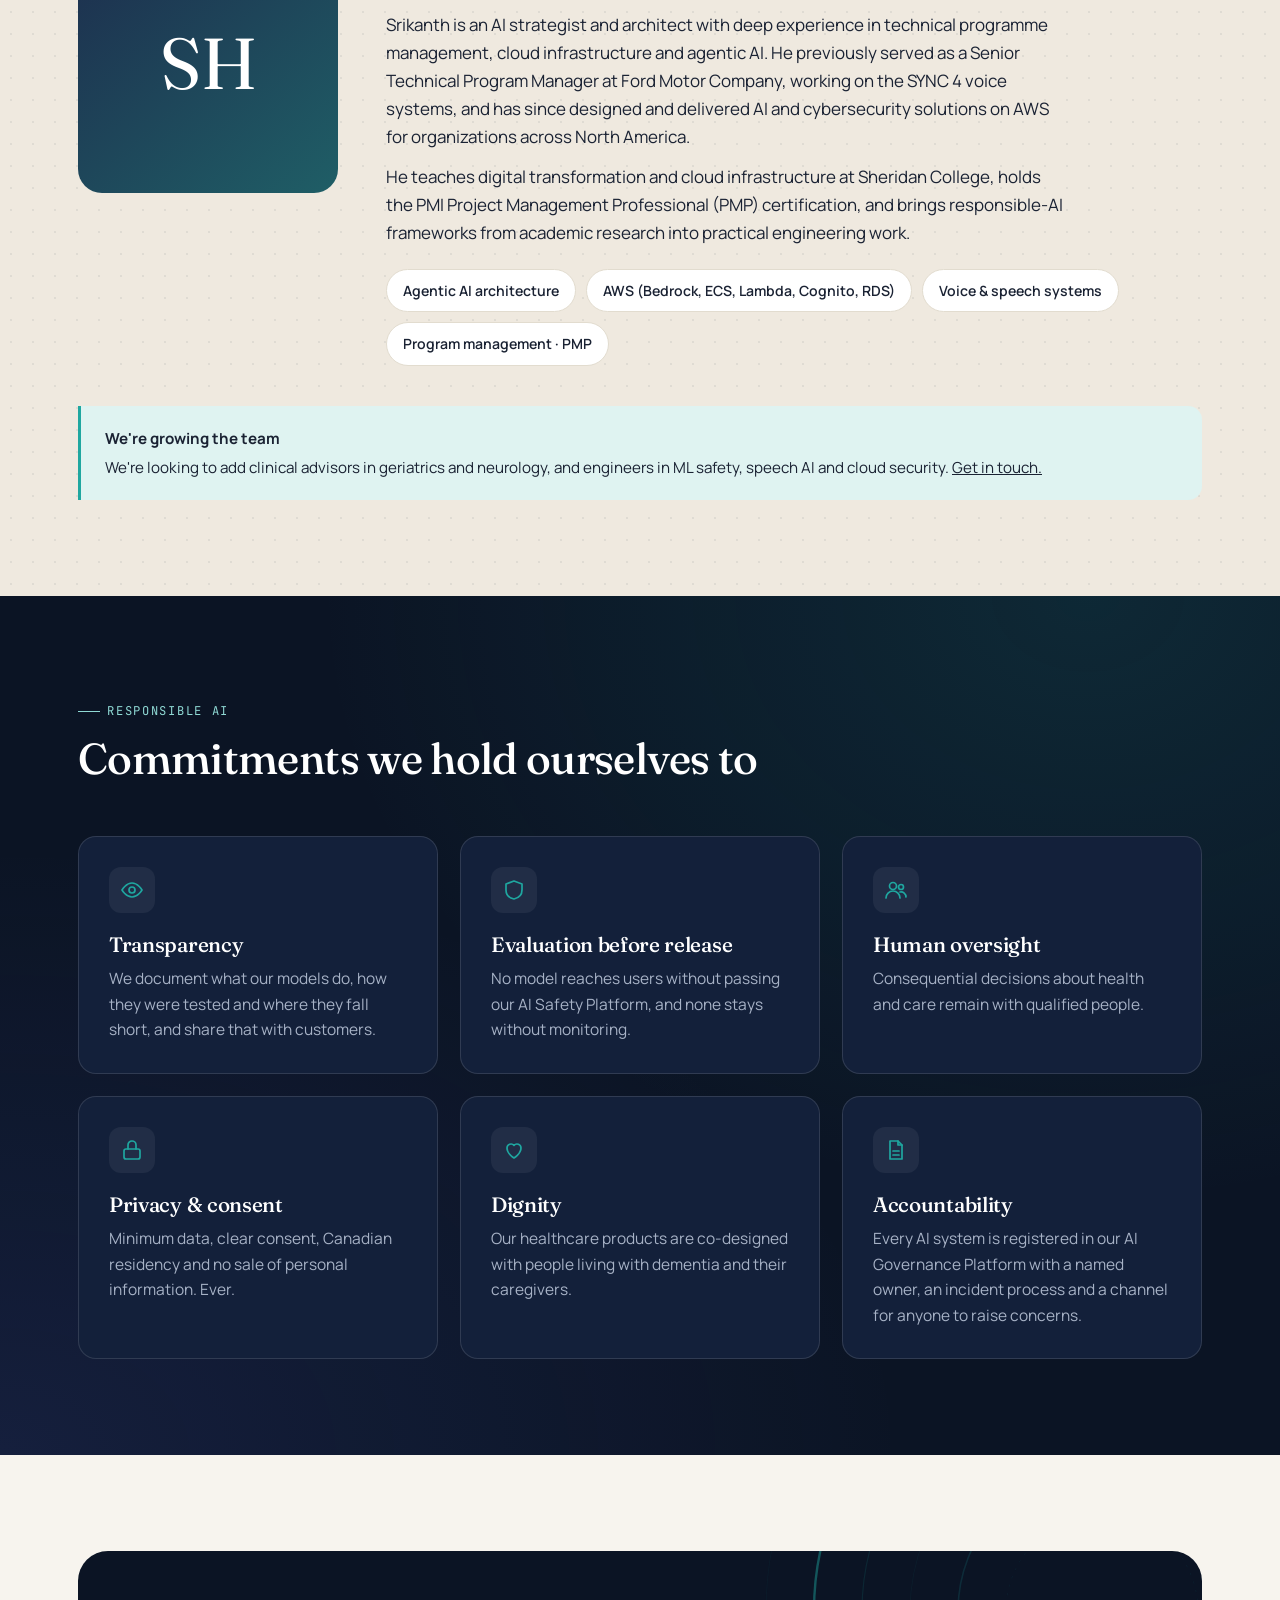
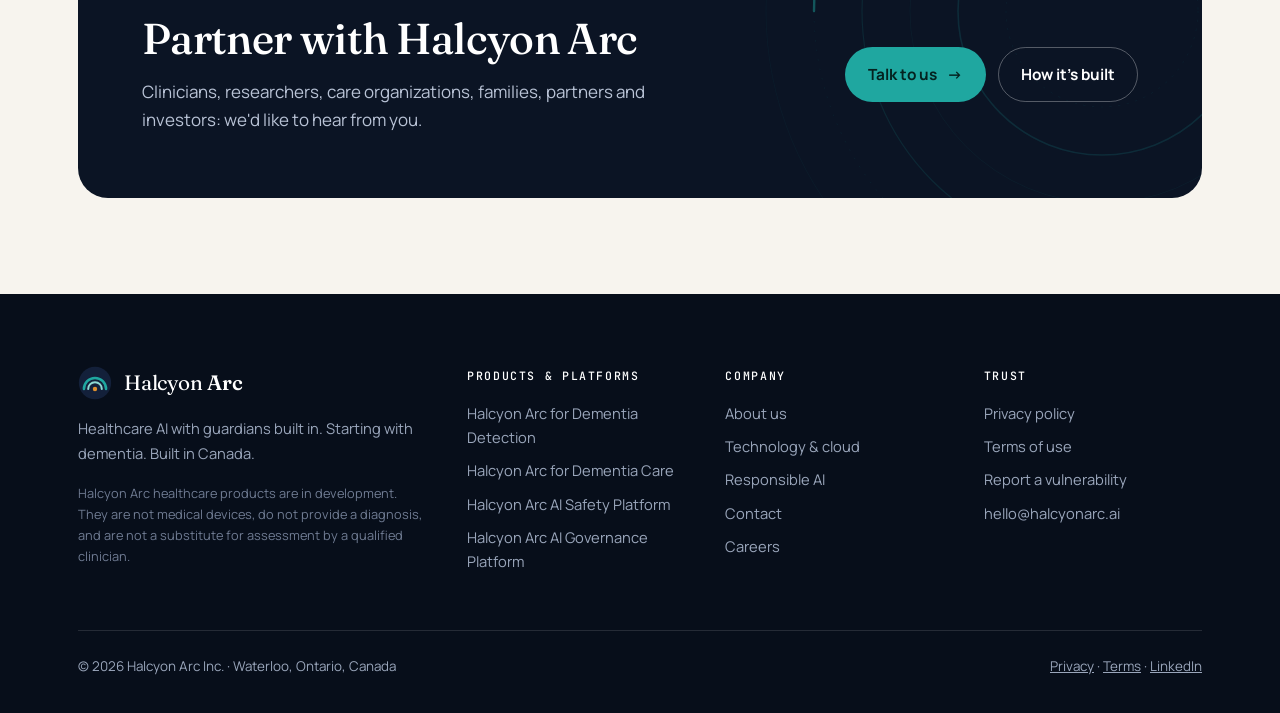
==== commit 3a9e0865: "Reposition site as healthcare-first Dementia Detection and Dementia Care as first products; AI Safet" ====
--- a/about.html
+++ b/about.html
@@ -2,8 +2,8 @@
 <html lang="en-CA"><head>
 <meta charset="utf-8"><meta name="viewport" content="width=device-width,initial-scale=1">
 <title>About Halcyon Arc | Company, Founder & Responsible AI</title>
-<meta name="description" content="Halcyon Arc is an early-stage AI company in Waterloo, Ontario, founded by Srikanth Hari, building AI safety, security, cyber security and dementia care solutions.">
-<meta property="og:title" content="About Halcyon Arc | Company, Founder &amp; Responsible AI"><meta property="og:description" content="Halcyon Arc is an early-stage AI company in Waterloo, Ontario, founded by Srikanth Hari, building AI safety, security, cyber security and dementia care solutions."><meta property="og:type" content="website"><meta property="og:url" content="https://halcyonarc.ai/about.html">
+<meta name="description" content="Halcyon Arc is a Waterloo, Canada healthcare AI company starting with dementia detection and care, with in-house AI Safety and AI Governance platforms.">
+<meta property="og:title" content="About Halcyon Arc | Company, Founder &amp; Responsible AI"><meta property="og:description" content="Halcyon Arc is a Waterloo, Canada healthcare AI company starting with dementia detection and care, with in-house AI Safety and AI Governance platforms."><meta property="og:type" content="website"><meta property="og:url" content="https://halcyonarc.ai/about.html">
 <link rel="canonical" href="https://halcyonarc.ai/about.html">
 <link rel="icon" href="data:image/svg+xml,<svg viewBox='0 0 40 40' aria-hidden='true'><circle cx='20' cy='20' r='19' fill='%2313203a'/><path d='M7 27a13 13 0 0126 0' fill='none' stroke='%231fa7a0' stroke-width='3' stroke-linecap='round'/><path d='M12 27a8 8 0 0116 0' fill='none' stroke='%238fd9d4' stroke-width='2.4' stroke-linecap='round'/><circle cx='20' cy='27' r='2.6' fill='%23e0912f'/></svg>">
 <link rel="preconnect" href="https://fonts.googleapis.com"><link rel="preconnect" href="https://fonts.gstatic.com" crossorigin>
@@ -18,11 +18,11 @@
 <circle cx="20" cy="27" r="2.6" fill="#e0912f"/></svg><span>Halcyon <b>Arc</b></span></a>
 <button class="burger" aria-label="Open menu" aria-expanded="false"><svg width="26" height="26" viewBox="0 0 24 24" fill="none" stroke="currentColor" stroke-width="2"><path d="M4 7h16M4 12h16M4 17h16"/></svg></button>
 <ul class="nav-links">
-<li class="has-menu"><button aria-expanded="false">Solutions ▾</button><div class="menu"><div class="group">Trust & Assurance</div><a href="ai-safety.html"><i class="dot" style="background:#1fa7a0"></i><div><strong>Halcyon Arc for AI Safety</strong><span>Evaluate.</span></div></a><a href="ai-security.html"><i class="dot" style="background:#5b6cf0"></i><div><strong>Halcyon Arc for AI Security</strong><span>Defend LLM apps and AI agents against prompt injection.</span></div></a><a href="cyber-security.html"><i class="dot" style="background:#0e8fd6"></i><div><strong>Halcyon Arc for Cyber Security</strong><span>Cloud security posture.</span></div></a><div class="group">Brain Health</div><a href="dementia-detection.html"><i class="dot" style="background:#8a5cf0"></i><div><strong>Halcyon Arc for Dementia Detection</strong><span>Earlier.</span></div></a><a href="dementia-care.html"><i class="dot" style="background:#e0912f"></i><div><strong>Halcyon Arc for Dementia Care</strong><span>A calm.</span></div></a></div></li>
-<li><a href="platform.html">Platform</a></li>
-<li><a href="about.html" aria-current="page">Company</a></li>
+<li class="has-menu"><button aria-expanded="false">Products ▾</button><div class="menu"><div class="group">Healthcare products · first undertakings</div><a href="dementia-detection.html"><i class="dot" style="background:#8a5cf0"></i><div><strong>Halcyon Arc for Dementia Detection</strong><span>Gentle at-home screening for cognitive change.</span></div></a><a href="dementia-care.html"><i class="dot" style="background:#e0912f"></i><div><strong>Halcyon Arc for Dementia Care</strong><span>A calm companion for people, families and care teams.</span></div></a><div class="group">Guardian platforms · built in-house</div><a href="ai-safety.html"><i class="dot" style="background:#1fa7a0"></i><div><strong>Halcyon Arc AI Safety Platform</strong><span>Evaluation, red-teaming and runtime guardrails.</span></div></a><a href="ai-governance.html"><i class="dot" style="background:#5b6cf0"></i><div><strong>Halcyon Arc AI Governance Platform</strong><span>Registry, approvals, consent and audit for every model.</span></div></a></div></li>
+<li><a href="platform.html">Technology</a></li>
+<li><a href="about.html">Company</a></li>
 <li><a href="contact.html">Contact</a></li>
-<li><a class="nav-cta" href="contact.html?interest=Pilot%20programme">Request a pilot</a></li>
+<li><a class="nav-cta" href="contact.html?interest=Pilot%20programme">Become a design partner</a></li>
 </ul></div></header>
 <main>
 <section class="hero sub"><div class="backdrop" aria-hidden="true">
@@ -38,15 +38,15 @@
 </div></section>
 
 <section><div class="wrap split">
-<div class="reveal"><span class="eyebrow">Our story</span><h2 style="margin-top:14px">Two missions, one discipline</h2>
-<p style="margin-top:18px">Halcyon Arc was founded in 2026 in Waterloo, Ontario, by a technologist who has spent years building voice, cloud and agentic AI systems. Two things kept coming up. Organizations adopting AI had no reliable way to prove it was safe and secure. And families facing dementia had remarkably few good tools, even as speech and language AI made new kinds of help possible.</p>
-<p style="margin-top:14px">We decided to work on both, because they need the same thing: AI that is evaluated rigorously, secured properly and deployed with respect for the people it affects. Our Trust &amp; Assurance work funds and sharpens our Brain Health work, and our Brain Health work holds us to the highest bar.</p></div>
+<div class="reveal"><span class="eyebrow">Our story</span><h2 style="margin-top:14px">Healthcare first, guardians always</h2>
+<p style="margin-top:18px">Halcyon Arc was founded in 2026 in Waterloo, Ontario, by a technologist who has spent years building voice, cloud and agentic AI systems. Two things kept coming up. Families facing dementia had remarkably few good tools, even as speech and language AI made new kinds of help possible. And there was no easy way to show that healthcare AI was safe and well governed enough to trust.</p>
+<p style="margin-top:14px">So we started with dementia detection and dementia care as our first undertakings, and built two guardian platforms, AI Safety and AI Governance, to hold every product we ship to the bar health care demands. Over time we plan to bring the same approach to everyday health questions and mental-health support.</p></div>
 <ul class="facts reveal">
 <li><small>Legal name</small><strong>Halcyon Arc Inc.</strong></li>
 <li><small>Founded</small><strong>2026</strong></li>
 <li><small>Headquarters</small><strong>Waterloo, Ontario, Canada</strong></li>
 <li><small>Stage</small><strong>Early stage, pre-seed</strong></li>
-<li><small>Sectors</small><strong>AI safety &amp; security, cyber security, digital health</strong></li>
+<li><small>Sectors</small><strong>Digital health, healthcare AI</strong></li>
 <li><small>Cloud</small><strong>Amazon Web Services, Google Cloud</strong></li>
 <li><small>Website</small><strong>halcyonarc.ai</strong></li>
 <li><small>Contact</small><strong>hello@halcyonarc.ai</strong></li>
@@ -61,16 +61,16 @@
 <p style="margin-top:12px">He teaches digital transformation and cloud infrastructure at Sheridan College, holds the PMI Project Management Professional (PMP) certification, and brings responsible-AI frameworks from academic research into practical engineering work.</p>
 <div class="chips" style="margin-top:22px"><span class="chip">Agentic AI architecture</span><span class="chip">AWS (Bedrock, ECS, Lambda, Cognito, RDS)</span><span class="chip">Voice &amp; speech systems</span><span class="chip">Program management · PMP</span></div>
 </div></div>
-<p class="callout reveal" style="margin-top:40px"><strong>We're growing the team</strong>We're looking to add clinical advisors in geriatrics and neurology, and engineers in ML security and cloud security. <a href="contact.html?interest=Careers">Get in touch.</a></p>
+<p class="callout reveal" style="margin-top:40px"><strong>We're growing the team</strong>We're looking to add clinical advisors in geriatrics and neurology, and engineers in ML safety, speech AI and cloud security. <a href="contact.html?interest=Careers">Get in touch.</a></p>
 </div></section>
 
 <section class="dark" id="responsible-ai"><div class="wrap">
 <div class="section-head"><span class="eyebrow" style="color:#8fd9d4">Responsible AI</span><h2>Commitments we hold ourselves to</h2></div>
-<div class="grid g3"><div class="card reveal"><div class="icon"><svg viewBox="0 0 24 24" fill="none" stroke="currentColor" stroke-width="1.7" stroke-linecap="round" stroke-linejoin="round"><path d="M2 12s4-7 10-7 10 7 10 7-4 7-10 7S2 12 2 12z"/><circle cx="12" cy="12" r="3"/></svg></div><h3>Transparency</h3><p>We document what our models do, how they were tested and where they fall short, and share that with customers.</p></div><div class="card reveal"><div class="icon"><svg viewBox="0 0 24 24" fill="none" stroke="currentColor" stroke-width="1.7" stroke-linecap="round" stroke-linejoin="round"><path d="M12 3l8 3v6c0 5-3.5 8-8 9-4.5-1-8-4-8-9V6z"/></svg></div><h3>Evaluation before release</h3><p>No model reaches users without safety, security and fairness evaluation, and none stays without monitoring.</p></div><div class="card reveal"><div class="icon"><svg viewBox="0 0 24 24" fill="none" stroke="currentColor" stroke-width="1.7" stroke-linecap="round" stroke-linejoin="round"><circle cx="9" cy="8" r="3.5"/><path d="M2 20a7 7 0 0114 0"/><circle cx="17" cy="9" r="2.5"/><path d="M16 14a5 5 0 016 5"/></svg></div><h3>Human oversight</h3><p>Consequential decisions about health, access or security remain with qualified people.</p></div><div class="card reveal"><div class="icon"><svg viewBox="0 0 24 24" fill="none" stroke="currentColor" stroke-width="1.7" stroke-linecap="round" stroke-linejoin="round"><rect x="4" y="11" width="16" height="10" rx="2"/><path d="M8 11V7a4 4 0 018 0v4"/></svg></div><h3>Privacy & consent</h3><p>Minimum data, clear consent, Canadian residency and no sale of personal information. Ever.</p></div><div class="card reveal"><div class="icon"><svg viewBox="0 0 24 24" fill="none" stroke="currentColor" stroke-width="1.7" stroke-linecap="round" stroke-linejoin="round"><path d="M12 20s-7-4.5-7-10a4 4 0 017-2.6A4 4 0 0119 10c0 5.5-7 10-7 10z"/></svg></div><h3>Dignity</h3><p>Brain-health products are co-designed with people living with dementia and their caregivers.</p></div><div class="card reveal"><div class="icon"><svg viewBox="0 0 24 24" fill="none" stroke="currentColor" stroke-width="1.7" stroke-linecap="round" stroke-linejoin="round"><path d="M6 3h8l4 4v14H6z"/><path d="M14 3v4h4M9 13h6M9 17h6"/></svg></div><h3>Accountability</h3><p>A named owner for every AI system, an incident process and a channel for anyone to raise concerns.</p></div></div>
+<div class="grid g3"><div class="card reveal"><div class="icon"><svg viewBox="0 0 24 24" fill="none" stroke="currentColor" stroke-width="1.7" stroke-linecap="round" stroke-linejoin="round"><path d="M2 12s4-7 10-7 10 7 10 7-4 7-10 7S2 12 2 12z"/><circle cx="12" cy="12" r="3"/></svg></div><h3>Transparency</h3><p>We document what our models do, how they were tested and where they fall short, and share that with customers.</p></div><div class="card reveal"><div class="icon"><svg viewBox="0 0 24 24" fill="none" stroke="currentColor" stroke-width="1.7" stroke-linecap="round" stroke-linejoin="round"><path d="M12 3l8 3v6c0 5-3.5 8-8 9-4.5-1-8-4-8-9V6z"/></svg></div><h3>Evaluation before release</h3><p>No model reaches users without passing our AI Safety Platform, and none stays without monitoring.</p></div><div class="card reveal"><div class="icon"><svg viewBox="0 0 24 24" fill="none" stroke="currentColor" stroke-width="1.7" stroke-linecap="round" stroke-linejoin="round"><circle cx="9" cy="8" r="3.5"/><path d="M2 20a7 7 0 0114 0"/><circle cx="17" cy="9" r="2.5"/><path d="M16 14a5 5 0 016 5"/></svg></div><h3>Human oversight</h3><p>Consequential decisions about health and care remain with qualified people.</p></div><div class="card reveal"><div class="icon"><svg viewBox="0 0 24 24" fill="none" stroke="currentColor" stroke-width="1.7" stroke-linecap="round" stroke-linejoin="round"><rect x="4" y="11" width="16" height="10" rx="2"/><path d="M8 11V7a4 4 0 018 0v4"/></svg></div><h3>Privacy & consent</h3><p>Minimum data, clear consent, Canadian residency and no sale of personal information. Ever.</p></div><div class="card reveal"><div class="icon"><svg viewBox="0 0 24 24" fill="none" stroke="currentColor" stroke-width="1.7" stroke-linecap="round" stroke-linejoin="round"><path d="M12 20s-7-4.5-7-10a4 4 0 017-2.6A4 4 0 0119 10c0 5.5-7 10-7 10z"/></svg></div><h3>Dignity</h3><p>Our healthcare products are co-designed with people living with dementia and their caregivers.</p></div><div class="card reveal"><div class="icon"><svg viewBox="0 0 24 24" fill="none" stroke="currentColor" stroke-width="1.7" stroke-linecap="round" stroke-linejoin="round"><path d="M6 3h8l4 4v14H6z"/><path d="M14 3v4h4M9 13h6M9 17h6"/></svg></div><h3>Accountability</h3><p>Every AI system is registered in our AI Governance Platform with a named owner, an incident process and a channel for anyone to raise concerns.</p></div></div>
 </div></section>
 <section><div class="wrap"><div class="cta-band reveal"><svg class="arcs" viewBox="0 0 900 900" aria-hidden="true"><g class="rot" style="--o:450px 450px;animation:spin 160s linear infinite"><circle cx="450" cy="450" r="420" fill="none" stroke="#1fa7a0" stroke-opacity="0.1" stroke-width="1" stroke-dasharray="0"/><circle cx="450" cy="450" r="360" fill="none" stroke="#1fa7a0" stroke-opacity="0.16" stroke-width="1" stroke-dasharray="2 10"/><circle cx="450" cy="450" r="300" fill="none" stroke="#1fa7a0" stroke-opacity="0.22" stroke-width="1.5" stroke-dasharray="0"/><circle cx="450" cy="450" r="240" fill="none" stroke="#1fa7a0" stroke-opacity="0.12" stroke-width="1" stroke-dasharray="0"/><circle cx="450" cy="450" r="180" fill="none" stroke="#1fa7a0" stroke-opacity="0.28" stroke-width="2" stroke-dasharray="0"/><circle cx="450" cy="450" r="120" fill="none" stroke="#1fa7a0" stroke-opacity="0.14" stroke-width="1" stroke-dasharray="3 8"/></g>
 <path d="M90 450a360 360 0 01720 0" fill="none" stroke="#1fa7a0" stroke-width="3" stroke-linecap="round" stroke-opacity=".75"/>
-<circle cx="810" cy="450" r="7" fill="#e0912f"/></svg><div><h2>Partner with Halcyon Arc</h2><p>Customers, design partners, clinicians, researchers and investors: we'd like to hear from you.</p></div>
+<circle cx="810" cy="450" r="7" fill="#e0912f"/></svg><div><h2>Partner with Halcyon Arc</h2><p>Clinicians, researchers, care organizations, families, partners and investors: we'd like to hear from you.</p></div>
 <div class="actions"><a class="btn btn-primary arrow" href="contact.html?interest=Partnership">Talk to us</a><a class="btn btn-ghost" href="platform.html">How it's built</a></div></div></div></section></main>
 <footer class="site-footer"><div class="wrap">
 <div class="foot">
@@ -78,10 +78,10 @@
 <path d="M7 27a13 13 0 0126 0" fill="none" stroke="#1fa7a0" stroke-width="3" stroke-linecap="round"/>
 <path d="M12 27a8 8 0 0116 0" fill="none" stroke="#8fd9d4" stroke-width="2.4" stroke-linecap="round"/>
 <circle cx="20" cy="27" r="2.6" fill="#e0912f"/></svg><span>Halcyon <b>Arc</b></span></a>
-<p>Calm, trustworthy intelligence for the systems and people that matter most. Built in Canada.</p>
-<p class="disclaimer">Halcyon Arc brain-health products are in development. They are not medical devices, do not provide a diagnosis, and are not a substitute for assessment by a qualified clinician.</p></div>
-<div><h4>Solutions</h4><ul><li><a href="ai-safety.html">Halcyon Arc for AI Safety</a></li><li><a href="ai-security.html">Halcyon Arc for AI Security</a></li><li><a href="cyber-security.html">Halcyon Arc for Cyber Security</a></li><li><a href="dementia-detection.html">Halcyon Arc for Dementia Detection</a></li><li><a href="dementia-care.html">Halcyon Arc for Dementia Care</a></li></ul></div>
-<div><h4>Company</h4><ul><li><a href="about.html">About us</a></li><li><a href="platform.html">Platform &amp; cloud</a></li><li><a href="about.html#responsible-ai">Responsible AI</a></li><li><a href="contact.html">Contact</a></li><li><a href="contact.html?interest=Careers">Careers</a></li></ul></div>
+<p>Healthcare AI with guardians built in. Starting with dementia. Built in Canada.</p>
+<p class="disclaimer">Halcyon Arc healthcare products are in development. They are not medical devices, do not provide a diagnosis, and are not a substitute for assessment by a qualified clinician.</p></div>
+<div><h4>Products &amp; platforms</h4><ul><li><a href="dementia-detection.html">Halcyon Arc for Dementia Detection</a></li><li><a href="dementia-care.html">Halcyon Arc for Dementia Care</a></li><li><a href="ai-safety.html">Halcyon Arc AI Safety Platform</a></li><li><a href="ai-governance.html">Halcyon Arc AI Governance Platform</a></li></ul></div>
+<div><h4>Company</h4><ul><li><a href="about.html">About us</a></li><li><a href="platform.html">Technology &amp; cloud</a></li><li><a href="about.html#responsible-ai">Responsible AI</a></li><li><a href="contact.html">Contact</a></li><li><a href="contact.html?interest=Careers">Careers</a></li></ul></div>
 <div><h4>Trust</h4><ul><li><a href="privacy.html">Privacy policy</a></li><li><a href="terms.html">Terms of use</a></li><li><a href="contact.html?interest=Security%20disclosure">Report a vulnerability</a></li><li>hello@halcyonarc.ai</li></ul></div>
 </div>
 <div class="foot-bottom"><span>© <span id="year">2026</span> Halcyon Arc Inc. · Waterloo, Ontario, Canada</span><span><a href="privacy.html">Privacy</a> · <a href="terms.html">Terms</a> · <a href="https://www.linkedin.com/company/halcyon-arc">LinkedIn</a></span></div>
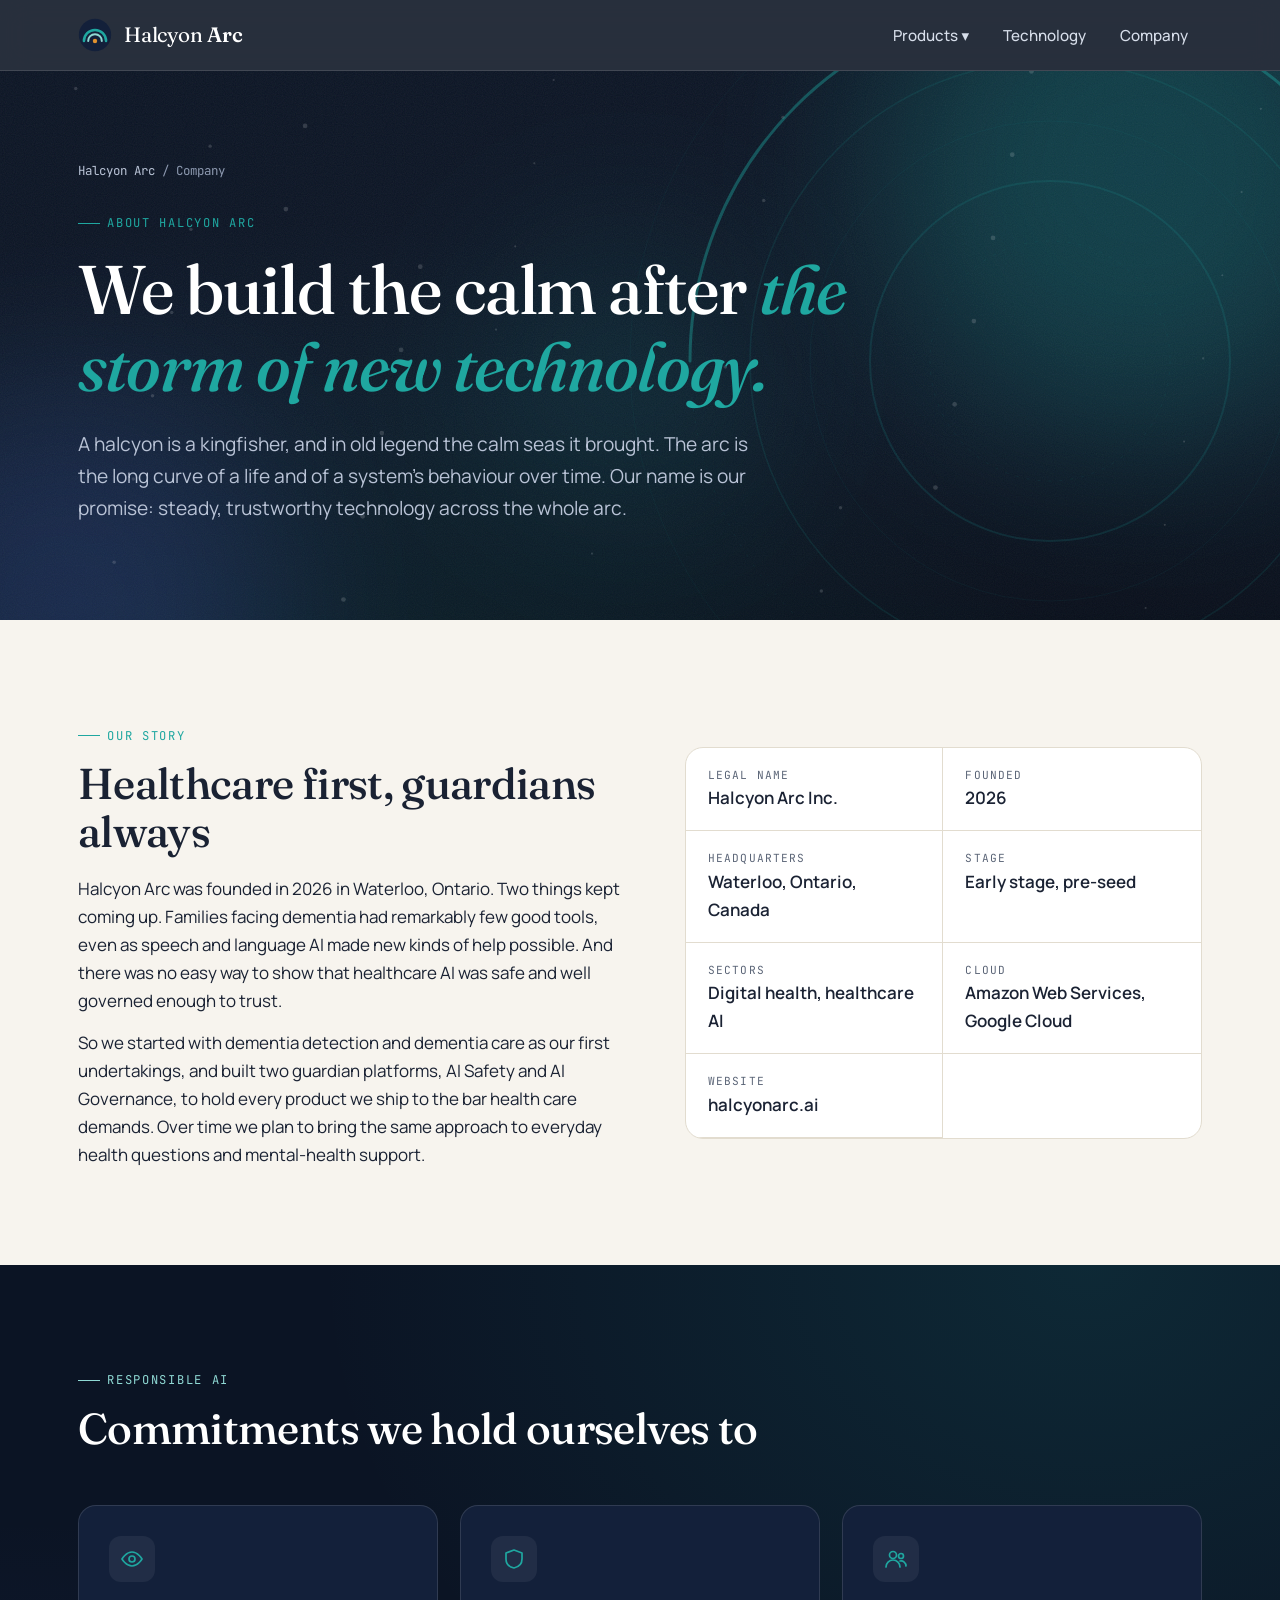
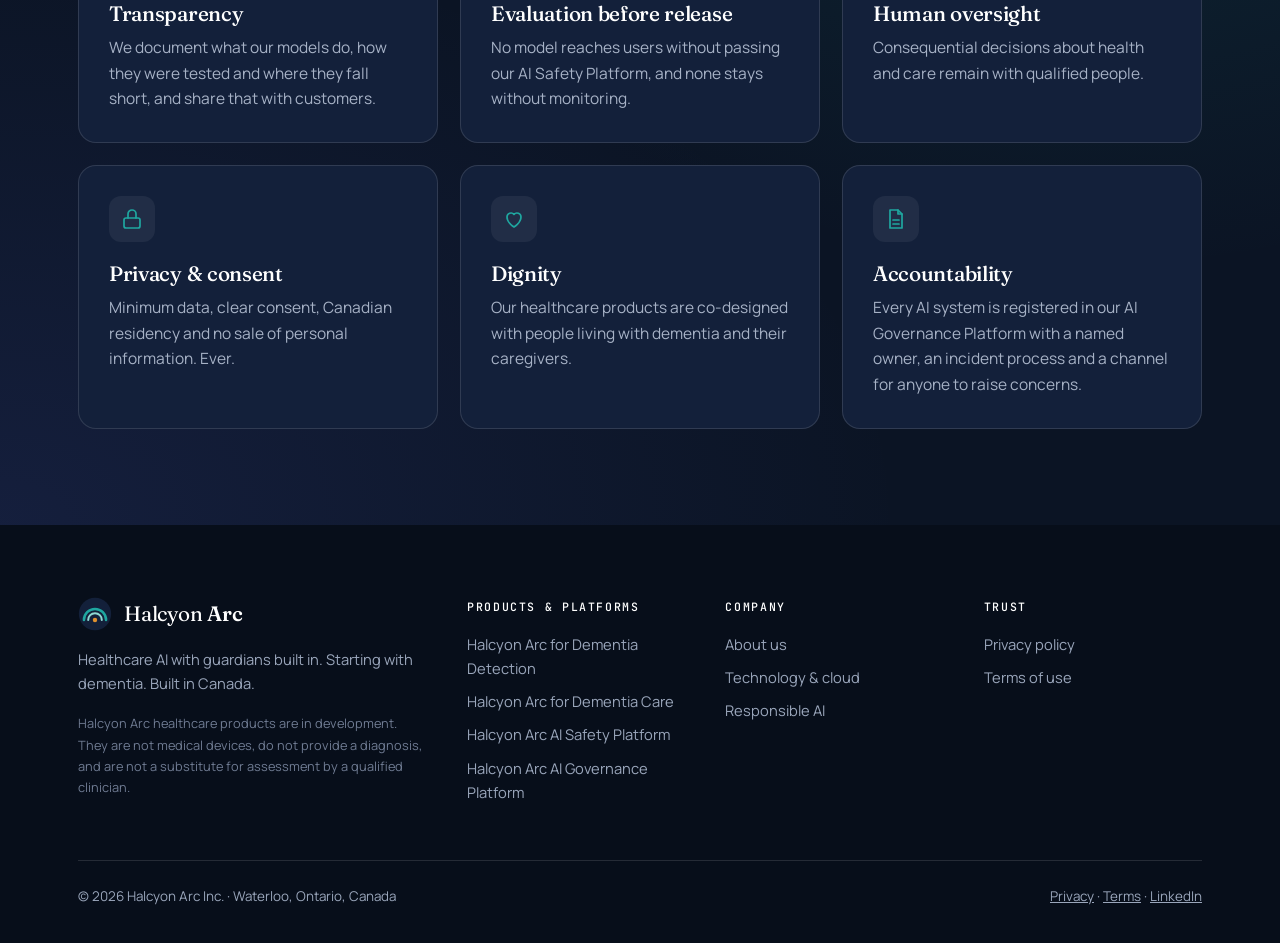
==== commit 5744bf09: "Remove founder details and contact page Drop founder section and structured-data founder/email, remo" ====
--- a/about.html
+++ b/about.html
@@ -1,15 +1,15 @@
 <!DOCTYPE html>
 <html lang="en-CA"><head>
 <meta charset="utf-8"><meta name="viewport" content="width=device-width,initial-scale=1">
-<title>About Halcyon Arc | Company, Founder & Responsible AI</title>
+<title>About Halcyon Arc | Company & Responsible AI</title>
 <meta name="description" content="Halcyon Arc is a Waterloo, Canada healthcare AI company starting with dementia detection and care, with in-house AI Safety and AI Governance platforms.">
-<meta property="og:title" content="About Halcyon Arc | Company, Founder &amp; Responsible AI"><meta property="og:description" content="Halcyon Arc is a Waterloo, Canada healthcare AI company starting with dementia detection and care, with in-house AI Safety and AI Governance platforms."><meta property="og:type" content="website"><meta property="og:url" content="https://halcyonarc.ai/about.html">
+<meta property="og:title" content="About Halcyon Arc | Company &amp; Responsible AI"><meta property="og:description" content="Halcyon Arc is a Waterloo, Canada healthcare AI company starting with dementia detection and care, with in-house AI Safety and AI Governance platforms."><meta property="og:type" content="website"><meta property="og:url" content="https://halcyonarc.ai/about.html">
 <link rel="canonical" href="https://halcyonarc.ai/about.html">
 <link rel="icon" href="data:image/svg+xml,<svg viewBox='0 0 40 40' aria-hidden='true'><circle cx='20' cy='20' r='19' fill='%2313203a'/><path d='M7 27a13 13 0 0126 0' fill='none' stroke='%231fa7a0' stroke-width='3' stroke-linecap='round'/><path d='M12 27a8 8 0 0116 0' fill='none' stroke='%238fd9d4' stroke-width='2.4' stroke-linecap='round'/><circle cx='20' cy='27' r='2.6' fill='%23e0912f'/></svg>">
 <link rel="preconnect" href="https://fonts.googleapis.com"><link rel="preconnect" href="https://fonts.gstatic.com" crossorigin>
 <link href="https://fonts.googleapis.com/css2?family=Fraunces:ital,opsz,wght@0,9..144,400;0,9..144,500;0,9..144,600;1,9..144,400;1,9..144,500&family=JetBrains+Mono:wght@400;500&family=Manrope:wght@400;500;600;700&display=swap" rel="stylesheet">
 <link rel="stylesheet" href="assets/site.css">
-<script type="application/ld+json">{"@context":"https://schema.org","@type":"Organization","name":"Halcyon Arc Inc.","url":"https://halcyonarc.ai","email":"hello@halcyonarc.ai","foundingDate":"2026","founder":{"@type":"Person","name":"Srikanth Hari"},"address":{"@type":"PostalAddress","addressLocality":"Waterloo","addressRegion":"ON","addressCountry":"CA"}}</script>
+<script type="application/ld+json">{"@context":"https://schema.org","@type":"Organization","name":"Halcyon Arc Inc.","url":"https://halcyonarc.ai","foundingDate":"2026","address":{"@type":"PostalAddress","addressLocality":"Waterloo","addressRegion":"ON","addressCountry":"CA"}}</script>
 </head><body class="">
 <header class="site-header"><div class="wrap nav">
 <a class="brand" href="index.html"><svg viewBox="0 0 40 40" aria-hidden="true"><circle cx="20" cy="20" r="19" fill="#13203a"/>
@@ -21,8 +21,6 @@
 <li class="has-menu"><button aria-expanded="false">Products ▾</button><div class="menu"><div class="group">Healthcare products · first undertakings</div><a href="dementia-detection.html"><i class="dot" style="background:#8a5cf0"></i><div><strong>Halcyon Arc for Dementia Detection</strong><span>Gentle at-home screening for cognitive change.</span></div></a><a href="dementia-care.html"><i class="dot" style="background:#e0912f"></i><div><strong>Halcyon Arc for Dementia Care</strong><span>A calm companion for people, families and care teams.</span></div></a><div class="group">Guardian platforms · built in-house</div><a href="ai-safety.html"><i class="dot" style="background:#1fa7a0"></i><div><strong>Halcyon Arc AI Safety Platform</strong><span>Evaluation, red-teaming and runtime guardrails.</span></div></a><a href="ai-governance.html"><i class="dot" style="background:#5b6cf0"></i><div><strong>Halcyon Arc AI Governance Platform</strong><span>Registry, approvals, consent and audit for every model.</span></div></a></div></li>
 <li><a href="platform.html">Technology</a></li>
 <li><a href="about.html">Company</a></li>
-<li><a href="contact.html">Contact</a></li>
-<li><a class="nav-cta" href="contact.html?interest=Pilot%20programme">Become a design partner</a></li>
 </ul></div></header>
 <main>
 <section class="hero sub"><div class="backdrop" aria-hidden="true">
@@ -39,7 +37,7 @@
 
 <section><div class="wrap split">
 <div class="reveal"><span class="eyebrow">Our story</span><h2 style="margin-top:14px">Healthcare first, guardians always</h2>
-<p style="margin-top:18px">Halcyon Arc was founded in 2026 in Waterloo, Ontario, by a technologist who has spent years building voice, cloud and agentic AI systems. Two things kept coming up. Families facing dementia had remarkably few good tools, even as speech and language AI made new kinds of help possible. And there was no easy way to show that healthcare AI was safe and well governed enough to trust.</p>
+<p style="margin-top:18px">Halcyon Arc was founded in 2026 in Waterloo, Ontario. Two things kept coming up. Families facing dementia had remarkably few good tools, even as speech and language AI made new kinds of help possible. And there was no easy way to show that healthcare AI was safe and well governed enough to trust.</p>
 <p style="margin-top:14px">So we started with dementia detection and dementia care as our first undertakings, and built two guardian platforms, AI Safety and AI Governance, to hold every product we ship to the bar health care demands. Over time we plan to bring the same approach to everyday health questions and mental-health support.</p></div>
 <ul class="facts reveal">
 <li><small>Legal name</small><strong>Halcyon Arc Inc.</strong></li>
@@ -49,29 +47,15 @@
 <li><small>Sectors</small><strong>Digital health, healthcare AI</strong></li>
 <li><small>Cloud</small><strong>Amazon Web Services, Google Cloud</strong></li>
 <li><small>Website</small><strong>halcyonarc.ai</strong></li>
-<li><small>Contact</small><strong>hello@halcyonarc.ai</strong></li>
 </ul>
 </div></section>
 
-<section class="tint"><div class="wrap">
-<div class="section-head"><span class="eyebrow">Leadership</span><h2>Founder</h2></div>
-<div class="founder reveal"><div class="avatar">SH</div>
-<div><h3 style="font-size:1.8rem">Srikanth Hari</h3><p style="font-family:var(--mono);font-size:.82rem;color:var(--muted);margin:6px 0 18px">FOUNDER &amp; CHIEF EXECUTIVE OFFICER</p>
-<p>Srikanth is an AI strategist and architect with deep experience in technical programme management, cloud infrastructure and agentic AI. He previously served as a Senior Technical Program Manager at Ford Motor Company, working on the SYNC 4 voice systems, and has since designed and delivered AI and cybersecurity solutions on AWS for organizations across North America.</p>
-<p style="margin-top:12px">He teaches digital transformation and cloud infrastructure at Sheridan College, holds the PMI Project Management Professional (PMP) certification, and brings responsible-AI frameworks from academic research into practical engineering work.</p>
-<div class="chips" style="margin-top:22px"><span class="chip">Agentic AI architecture</span><span class="chip">AWS (Bedrock, ECS, Lambda, Cognito, RDS)</span><span class="chip">Voice &amp; speech systems</span><span class="chip">Program management · PMP</span></div>
-</div></div>
-<p class="callout reveal" style="margin-top:40px"><strong>We're growing the team</strong>We're looking to add clinical advisors in geriatrics and neurology, and engineers in ML safety, speech AI and cloud security. <a href="contact.html?interest=Careers">Get in touch.</a></p>
-</div></section>
 
 <section class="dark" id="responsible-ai"><div class="wrap">
 <div class="section-head"><span class="eyebrow" style="color:#8fd9d4">Responsible AI</span><h2>Commitments we hold ourselves to</h2></div>
 <div class="grid g3"><div class="card reveal"><div class="icon"><svg viewBox="0 0 24 24" fill="none" stroke="currentColor" stroke-width="1.7" stroke-linecap="round" stroke-linejoin="round"><path d="M2 12s4-7 10-7 10 7 10 7-4 7-10 7S2 12 2 12z"/><circle cx="12" cy="12" r="3"/></svg></div><h3>Transparency</h3><p>We document what our models do, how they were tested and where they fall short, and share that with customers.</p></div><div class="card reveal"><div class="icon"><svg viewBox="0 0 24 24" fill="none" stroke="currentColor" stroke-width="1.7" stroke-linecap="round" stroke-linejoin="round"><path d="M12 3l8 3v6c0 5-3.5 8-8 9-4.5-1-8-4-8-9V6z"/></svg></div><h3>Evaluation before release</h3><p>No model reaches users without passing our AI Safety Platform, and none stays without monitoring.</p></div><div class="card reveal"><div class="icon"><svg viewBox="0 0 24 24" fill="none" stroke="currentColor" stroke-width="1.7" stroke-linecap="round" stroke-linejoin="round"><circle cx="9" cy="8" r="3.5"/><path d="M2 20a7 7 0 0114 0"/><circle cx="17" cy="9" r="2.5"/><path d="M16 14a5 5 0 016 5"/></svg></div><h3>Human oversight</h3><p>Consequential decisions about health and care remain with qualified people.</p></div><div class="card reveal"><div class="icon"><svg viewBox="0 0 24 24" fill="none" stroke="currentColor" stroke-width="1.7" stroke-linecap="round" stroke-linejoin="round"><rect x="4" y="11" width="16" height="10" rx="2"/><path d="M8 11V7a4 4 0 018 0v4"/></svg></div><h3>Privacy & consent</h3><p>Minimum data, clear consent, Canadian residency and no sale of personal information. Ever.</p></div><div class="card reveal"><div class="icon"><svg viewBox="0 0 24 24" fill="none" stroke="currentColor" stroke-width="1.7" stroke-linecap="round" stroke-linejoin="round"><path d="M12 20s-7-4.5-7-10a4 4 0 017-2.6A4 4 0 0119 10c0 5.5-7 10-7 10z"/></svg></div><h3>Dignity</h3><p>Our healthcare products are co-designed with people living with dementia and their caregivers.</p></div><div class="card reveal"><div class="icon"><svg viewBox="0 0 24 24" fill="none" stroke="currentColor" stroke-width="1.7" stroke-linecap="round" stroke-linejoin="round"><path d="M6 3h8l4 4v14H6z"/><path d="M14 3v4h4M9 13h6M9 17h6"/></svg></div><h3>Accountability</h3><p>Every AI system is registered in our AI Governance Platform with a named owner, an incident process and a channel for anyone to raise concerns.</p></div></div>
 </div></section>
-<section><div class="wrap"><div class="cta-band reveal"><svg class="arcs" viewBox="0 0 900 900" aria-hidden="true"><g class="rot" style="--o:450px 450px;animation:spin 160s linear infinite"><circle cx="450" cy="450" r="420" fill="none" stroke="#1fa7a0" stroke-opacity="0.1" stroke-width="1" stroke-dasharray="0"/><circle cx="450" cy="450" r="360" fill="none" stroke="#1fa7a0" stroke-opacity="0.16" stroke-width="1" stroke-dasharray="2 10"/><circle cx="450" cy="450" r="300" fill="none" stroke="#1fa7a0" stroke-opacity="0.22" stroke-width="1.5" stroke-dasharray="0"/><circle cx="450" cy="450" r="240" fill="none" stroke="#1fa7a0" stroke-opacity="0.12" stroke-width="1" stroke-dasharray="0"/><circle cx="450" cy="450" r="180" fill="none" stroke="#1fa7a0" stroke-opacity="0.28" stroke-width="2" stroke-dasharray="0"/><circle cx="450" cy="450" r="120" fill="none" stroke="#1fa7a0" stroke-opacity="0.14" stroke-width="1" stroke-dasharray="3 8"/></g>
-<path d="M90 450a360 360 0 01720 0" fill="none" stroke="#1fa7a0" stroke-width="3" stroke-linecap="round" stroke-opacity=".75"/>
-<circle cx="810" cy="450" r="7" fill="#e0912f"/></svg><div><h2>Partner with Halcyon Arc</h2><p>Clinicians, researchers, care organizations, families, partners and investors: we'd like to hear from you.</p></div>
-<div class="actions"><a class="btn btn-primary arrow" href="contact.html?interest=Partnership">Talk to us</a><a class="btn btn-ghost" href="platform.html">How it's built</a></div></div></div></section></main>
+</main>
 <footer class="site-footer"><div class="wrap">
 <div class="foot">
 <div><a class="brand" href="index.html"><svg viewBox="0 0 40 40" aria-hidden="true"><circle cx="20" cy="20" r="19" fill="#13203a"/>
@@ -81,8 +65,8 @@
 <p>Healthcare AI with guardians built in. Starting with dementia. Built in Canada.</p>
 <p class="disclaimer">Halcyon Arc healthcare products are in development. They are not medical devices, do not provide a diagnosis, and are not a substitute for assessment by a qualified clinician.</p></div>
 <div><h4>Products &amp; platforms</h4><ul><li><a href="dementia-detection.html">Halcyon Arc for Dementia Detection</a></li><li><a href="dementia-care.html">Halcyon Arc for Dementia Care</a></li><li><a href="ai-safety.html">Halcyon Arc AI Safety Platform</a></li><li><a href="ai-governance.html">Halcyon Arc AI Governance Platform</a></li></ul></div>
-<div><h4>Company</h4><ul><li><a href="about.html">About us</a></li><li><a href="platform.html">Technology &amp; cloud</a></li><li><a href="about.html#responsible-ai">Responsible AI</a></li><li><a href="contact.html">Contact</a></li><li><a href="contact.html?interest=Careers">Careers</a></li></ul></div>
-<div><h4>Trust</h4><ul><li><a href="privacy.html">Privacy policy</a></li><li><a href="terms.html">Terms of use</a></li><li><a href="contact.html?interest=Security%20disclosure">Report a vulnerability</a></li><li>hello@halcyonarc.ai</li></ul></div>
+<div><h4>Company</h4><ul><li><a href="about.html">About us</a></li><li><a href="platform.html">Technology &amp; cloud</a></li><li><a href="about.html#responsible-ai">Responsible AI</a></li></ul></div>
+<div><h4>Trust</h4><ul><li><a href="privacy.html">Privacy policy</a></li><li><a href="terms.html">Terms of use</a></li></ul></div>
 </div>
 <div class="foot-bottom"><span>© <span id="year">2026</span> Halcyon Arc Inc. · Waterloo, Ontario, Canada</span><span><a href="privacy.html">Privacy</a> · <a href="terms.html">Terms</a> · <a href="https://www.linkedin.com/company/halcyon-arc">LinkedIn</a></span></div>
 </div></footer>
--- a/assets/site.css
+++ b/assets/site.css
@@ -41,7 +41,7 @@
 .nav-links>li>a:hover,.nav-links>li>button:hover,.nav-links a[aria-current=page]{color:#fff;background:rgba(255,255,255,.07)}
 .nav-cta{background:var(--teal)!important;color:#04221f!important;font-weight:700!important;margin-left:8px}
 .has-menu{position:relative}
-.menu{position:absolute;top:calc(100% + 10px);left:-20px;width:560px;background:#fff;color:var(--text);border-radius:16px;box-shadow:0 24px 60px rgba(5,10,25,.35);padding:14px;display:grid;grid-template-columns:1fr 1fr;gap:4px;opacity:0;visibility:hidden;transform:translateY(-6px);transition:.18s}
+.menu{position:absolute;top:calc(100% + 10px);right:-20px;width:560px;background:#fff;color:var(--text);border-radius:16px;box-shadow:0 24px 60px rgba(5,10,25,.35);padding:14px;display:grid;grid-template-columns:1fr 1fr;gap:4px;opacity:0;visibility:hidden;transform:translateY(-6px);transition:.18s}
 .has-menu:hover .menu,.has-menu:focus-within .menu,.has-menu.open .menu{opacity:1;visibility:visible;transform:none}
 .menu a{display:flex;gap:12px;padding:12px;border-radius:12px;text-decoration:none}
 .menu a:hover{background:var(--paper)}
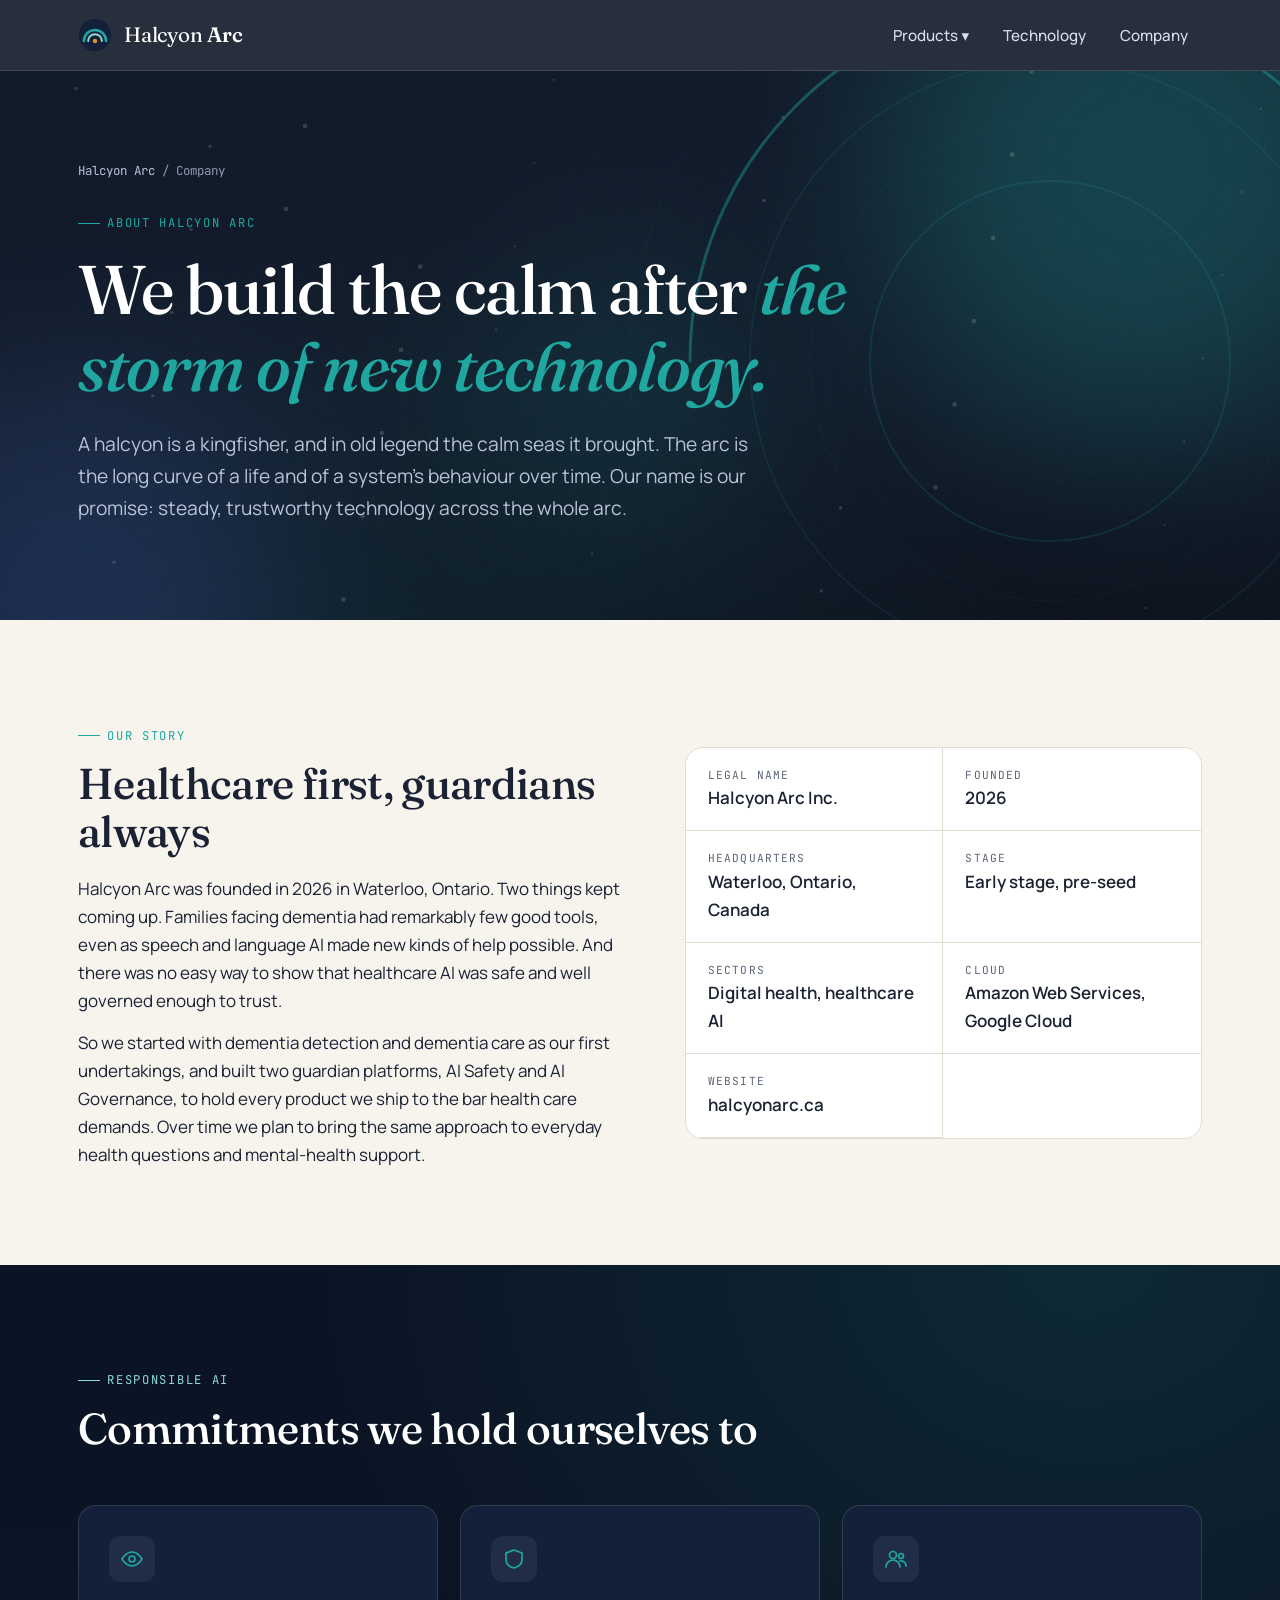
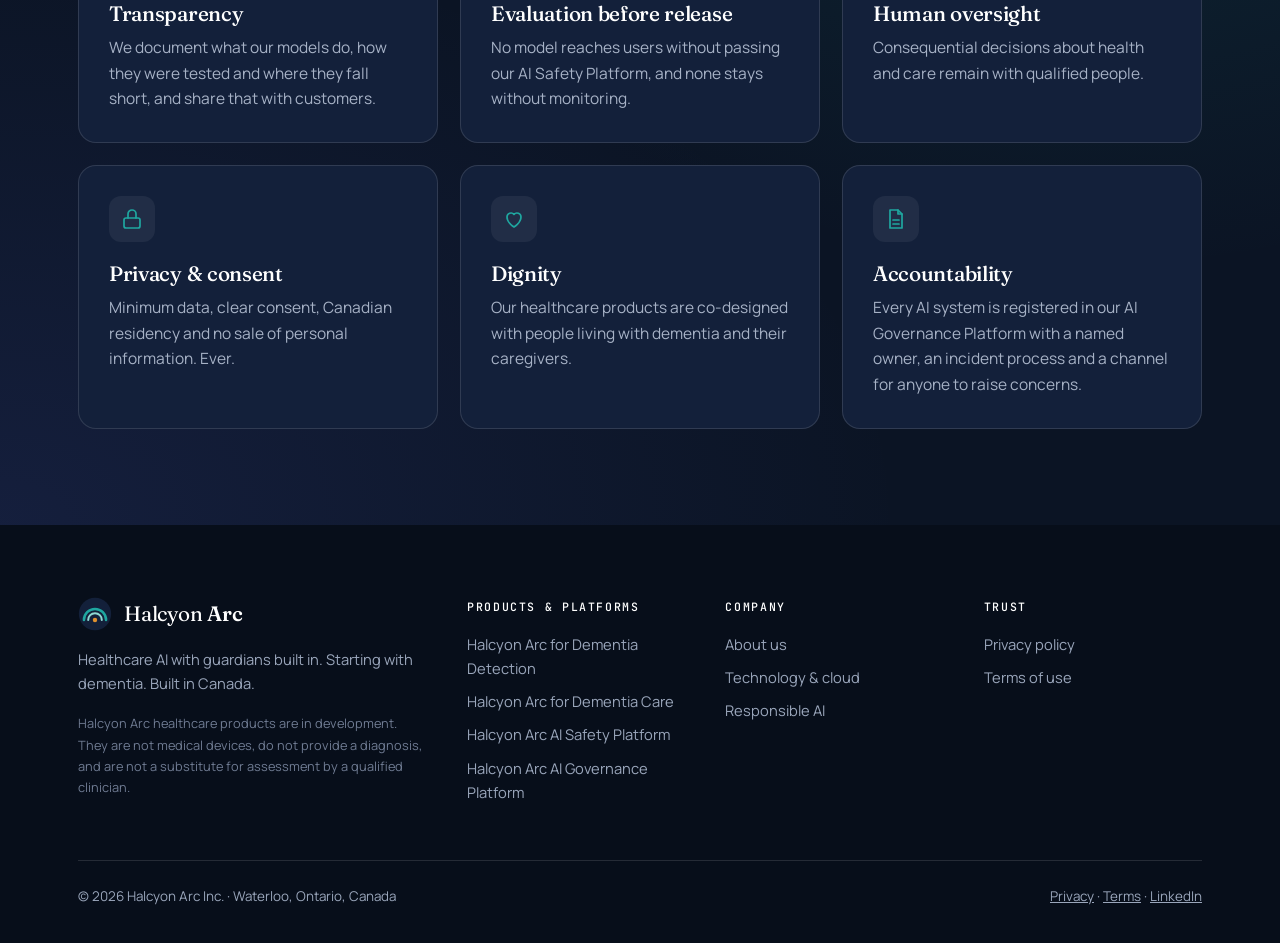
==== commit 9a6ef92c: "Switch site domain to halcyonarc.ca Co-Authored-By: Claude Opus 5.5 <noreply@anthropic.com> Claude-S" ====
--- a/about.html
+++ b/about.html
@@ -3,13 +3,13 @@
 <meta charset="utf-8"><meta name="viewport" content="width=device-width,initial-scale=1">
 <title>About Halcyon Arc | Company & Responsible AI</title>
 <meta name="description" content="Halcyon Arc is a Waterloo, Canada healthcare AI company starting with dementia detection and care, with in-house AI Safety and AI Governance platforms.">
-<meta property="og:title" content="About Halcyon Arc | Company &amp; Responsible AI"><meta property="og:description" content="Halcyon Arc is a Waterloo, Canada healthcare AI company starting with dementia detection and care, with in-house AI Safety and AI Governance platforms."><meta property="og:type" content="website"><meta property="og:url" content="https://halcyonarc.ai/about.html">
-<link rel="canonical" href="https://halcyonarc.ai/about.html">
+<meta property="og:title" content="About Halcyon Arc | Company &amp; Responsible AI"><meta property="og:description" content="Halcyon Arc is a Waterloo, Canada healthcare AI company starting with dementia detection and care, with in-house AI Safety and AI Governance platforms."><meta property="og:type" content="website"><meta property="og:url" content="https://halcyonarc.ca/about.html">
+<link rel="canonical" href="https://halcyonarc.ca/about.html">
 <link rel="icon" href="data:image/svg+xml,<svg viewBox='0 0 40 40' aria-hidden='true'><circle cx='20' cy='20' r='19' fill='%2313203a'/><path d='M7 27a13 13 0 0126 0' fill='none' stroke='%231fa7a0' stroke-width='3' stroke-linecap='round'/><path d='M12 27a8 8 0 0116 0' fill='none' stroke='%238fd9d4' stroke-width='2.4' stroke-linecap='round'/><circle cx='20' cy='27' r='2.6' fill='%23e0912f'/></svg>">
 <link rel="preconnect" href="https://fonts.googleapis.com"><link rel="preconnect" href="https://fonts.gstatic.com" crossorigin>
 <link href="https://fonts.googleapis.com/css2?family=Fraunces:ital,opsz,wght@0,9..144,400;0,9..144,500;0,9..144,600;1,9..144,400;1,9..144,500&family=JetBrains+Mono:wght@400;500&family=Manrope:wght@400;500;600;700&display=swap" rel="stylesheet">
 <link rel="stylesheet" href="assets/site.css">
-<script type="application/ld+json">{"@context":"https://schema.org","@type":"Organization","name":"Halcyon Arc Inc.","url":"https://halcyonarc.ai","foundingDate":"2026","address":{"@type":"PostalAddress","addressLocality":"Waterloo","addressRegion":"ON","addressCountry":"CA"}}</script>
+<script type="application/ld+json">{"@context":"https://schema.org","@type":"Organization","name":"Halcyon Arc Inc.","url":"https://halcyonarc.ca","foundingDate":"2026","address":{"@type":"PostalAddress","addressLocality":"Waterloo","addressRegion":"ON","addressCountry":"CA"}}</script>
 </head><body class="">
 <header class="site-header"><div class="wrap nav">
 <a class="brand" href="index.html"><svg viewBox="0 0 40 40" aria-hidden="true"><circle cx="20" cy="20" r="19" fill="#13203a"/>
@@ -46,7 +46,7 @@
 <li><small>Stage</small><strong>Early stage, pre-seed</strong></li>
 <li><small>Sectors</small><strong>Digital health, healthcare AI</strong></li>
 <li><small>Cloud</small><strong>Amazon Web Services, Google Cloud</strong></li>
-<li><small>Website</small><strong>halcyonarc.ai</strong></li>
+<li><small>Website</small><strong>halcyonarc.ca</strong></li>
 </ul>
 </div></section>
 
